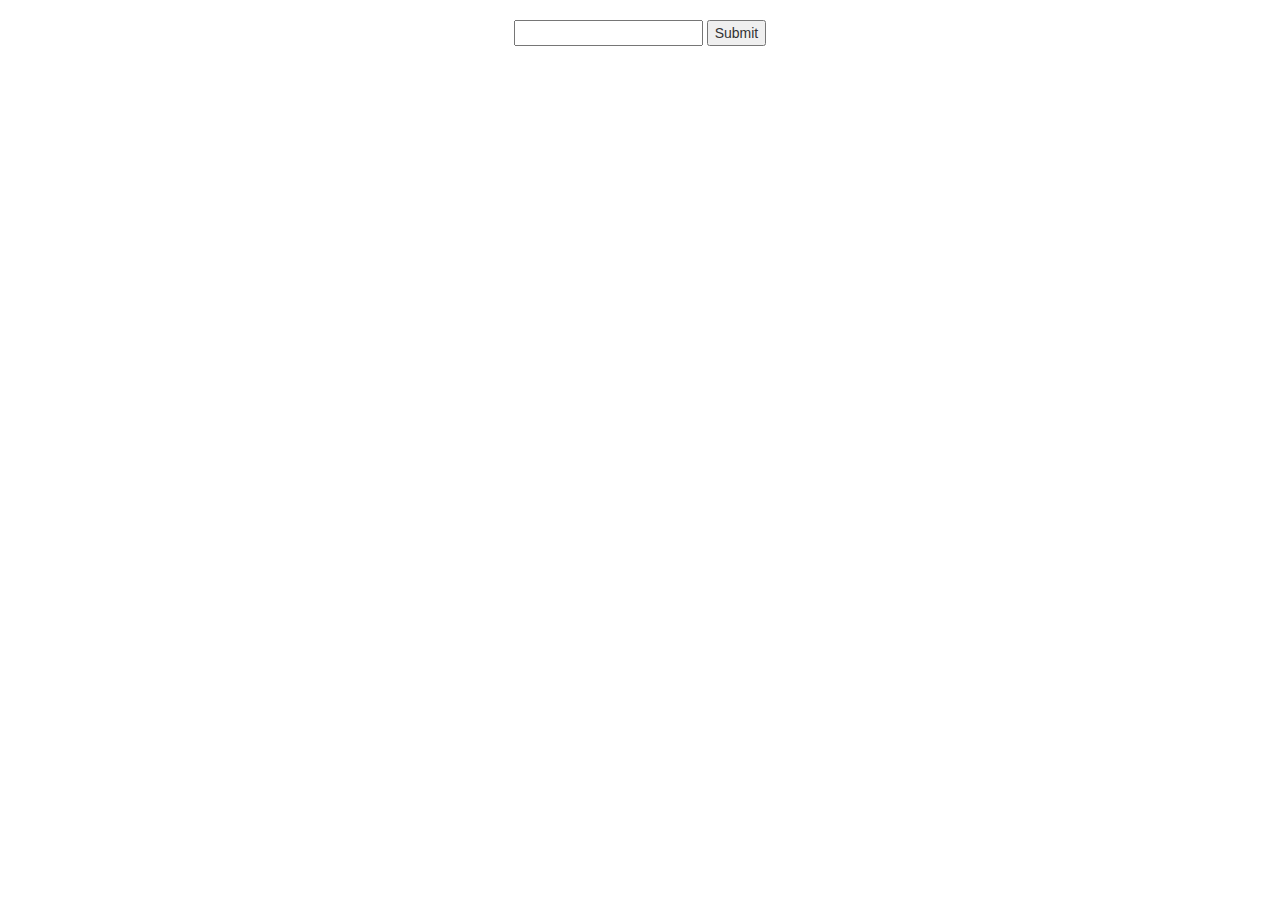
==== menu.html @ a8b4c2b5 "Add initial HTML files." ====
<!DOCTYPE html>
<html lang="en">
<head>
    <meta charset="UTF-8">
    <meta name="viewport" content="width=device-width, initial-scale=1.0">
    <title>Cardápio</title>
    <!--Bootstrap-->
    <link rel="stylesheet" href="https://maxcdn.bootstrapcdn.com/bootstrap/3.3.7/css/bootstrap.min.css" integrity="sha384-BVYiiSIFeK1dGmJRAkycuHAHRg32OmUcww7on3RYdg4Va+PmSTsz/K68vbdEjh4u" crossorigin="anonymous"/>
     <!--Personal CSS-->
    <link rel="stylesheet" href="style.css">
</head>
<body>
    <div class="container-fluid">
        <form action="response.html" method="get" >
            <input type="text" name="teste">
            <input type="submit">
        </form>
    </div>
</body>
</html>
---- style.css ----
body {
    padding-top: 20px;
}

form {
    text-align: center;
}
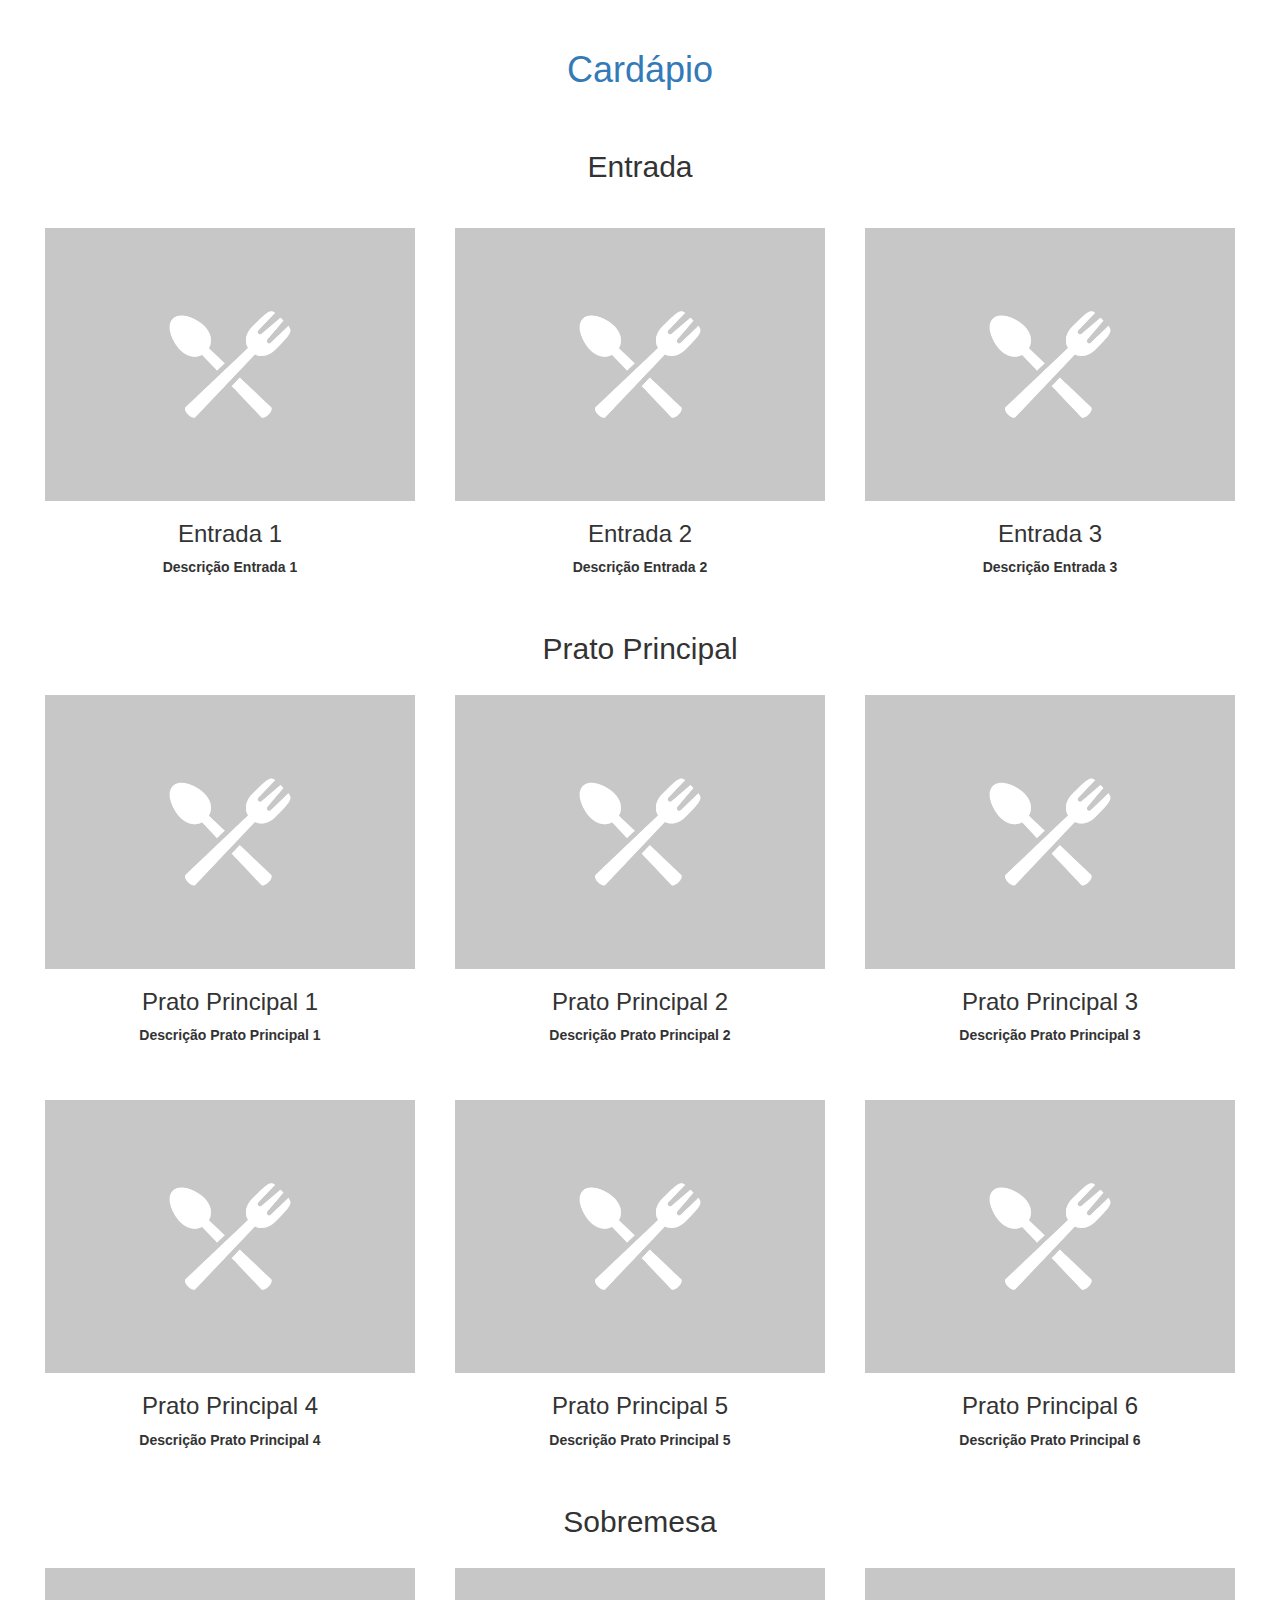
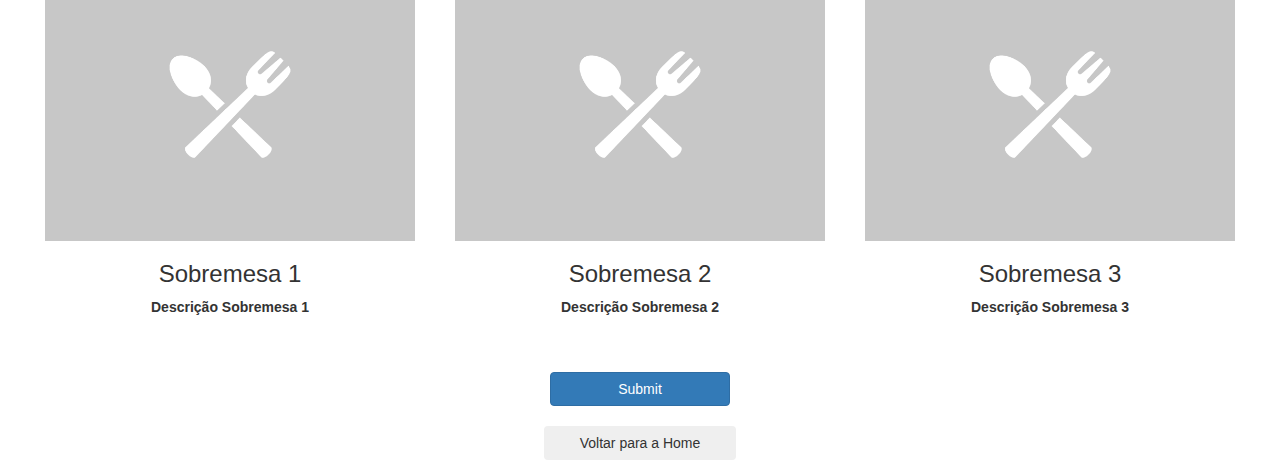
==== commit 966bc2f5: "Meals' display, selection, and retrieval flows + minor CSS and HTML adjustments + README improvement" ====
--- a/menu.html
+++ b/menu.html
@@ -10,11 +10,106 @@
     <link rel="stylesheet" href="style.css">
 </head>
 <body>
-    <div class="container-fluid">
-        <form action="response.html" method="get" >
-            <input type="text" name="teste">
-            <input type="submit">
+    <div class="container-fluid text-center">
+        <form action="response.html" method="get" id="escolha_menu">
+            <h1 class="text-primary titulo_cardapio">Cardápio</h1>
+            <div class="menu_type row" id="entrada"> 
+                <h2 class="titulo_tipo_refeicao">Entrada</h2>
+                    <div class="col-xs-4">
+                        <label><input type="radio" name="entrada" value="entrada1"> 
+                            <img src="assets/img/placeholder.png" alt="placeholder" class="img-responsive">
+                            <h3>Entrada 1</h3>
+                            <p>Descrição Entrada 1</p>
+                        </label>
+                    </div>
+                    <div class="col-xs-4">
+                        <label><input type="radio" name="entrada" value="entrada2"> 
+                            <img src="assets/img/placeholder.png" alt="placeholder" class="img-responsive">
+                            <h3>Entrada 2</h3>
+                            <p>Descrição Entrada 2</p>
+                        </label>
+                    </div>
+                    <div class="col-xs-4">
+                        <label><input type="radio" name="entrada" value="entrada3"> 
+                            <img src="assets/img/placeholder.png" alt="placeholder" class="img-responsive">
+                            <h3>Entrada 3</h3>
+                            <p>Descrição Entrada 3</p>
+                        </label>
+                    </div>
+            </div>
+            <div class="menu_type row" id="prato_principal">
+                <h2>Prato Principal</h2>
+                <div class="col-xs-4">
+                    <label><input type="radio" name="prato_principal" value="prato_principal1"> 
+                        <img src="assets/img/placeholder.png" alt="placeholder" class="img-responsive">
+                        <h3>Prato Principal 1</h3>
+                        <p>Descrição Prato Principal 1</p>
+                    </label>
+                </div>
+                <div class="col-xs-4">
+                    <label><input type="radio" name="prato_principal" value="prato_principal2"> 
+                        <img src="assets/img/placeholder.png" alt="placeholder" class="img-responsive">
+                        <h3>Prato Principal 2</h3>
+                        <p>Descrição Prato Principal 2</p>
+                    </label>
+                </div>
+                <div class="col-xs-4">
+                    <label><input type="radio" name="prato_principal" value="prato_principal3"> 
+                        <img src="assets/img/placeholder.png" alt="placeholder" class="img-responsive">
+                        <h3>Prato Principal 3</h3>
+                        <p>Descrição Prato Principal 3</p>
+                    </label>
+                </div>
+                <div class="col-xs-4">
+                    <label><input type="radio" name="prato_principal" value="prato_principal4"> 
+                        <img src="assets/img/placeholder.png" alt="placeholder" class="img-responsive">
+                        <h3>Prato Principal 4</h3>
+                        <p>Descrição Prato Principal 4</p>
+                    </label>
+                </div>
+                <div class="col-xs-4">
+                    <label><input type="radio" name="prato_principal" value="prato_principal5"> 
+                        <img src="assets/img/placeholder.png" alt="placeholder" class="img-responsive">
+                        <h3>Prato Principal 5</h3>
+                        <p>Descrição Prato Principal 5</p>
+                    </label>
+                </div>
+                <div class="col-xs-4">
+                    <label><input type="radio" name="prato_principal" value="prato_principal6"> 
+                        <img src="assets/img/placeholder.png" alt="placeholder" class="img-responsive">
+                        <h3>Prato Principal 6</h3>
+                        <p>Descrição Prato Principal 6</p>
+                    </label>
+                </div>
+            </div>
+            <div class="menu_type row" id="sobremesa">
+                <h2>Sobremesa</h2>
+                <div class="col-xs-4">
+                    <label><input type="radio" name="sobremesa" value="sobremesa1"> 
+                        <img src="assets/img/placeholder.png" alt="placeholder" class="img-responsive">
+                        <h3>Sobremesa 1</h3>
+                        <p>Descrição Sobremesa 1</p>
+                    </label>
+                </div>
+                <div class="col-xs-4">
+                    <label><input type="radio" name="sobremesa" value="sobremesa2"> 
+                        <img src="assets/img/placeholder.png" alt="placeholder" class="img-responsive">
+                        <h3>Sobremesa 2</h3>
+                        <p>Descrição Sobremesa 2</p>
+                    </label>
+                </div>
+                <div class="col-xs-4">
+                    <label><input type="radio" name="sobremesa" value="sobremesa3"> 
+                        <img src="assets/img/placeholder.png" alt="placeholder" class="img-responsive">
+                        <h3>Sobremesa 3</h3>
+                        <p>Descrição Sobremesa 3</p>
+                    </label>
+                </div>
+            </div>
+            <!--<input type="text" name="teste"> Sobremesa-->
+           <br><input class="btn btn-primary btn_style" type="submit" id="submit_button">
         </form>
+        <br><button class="btn btn-secondary btn_style" onclick="window.location.href='index.html'">Voltar para a Home</button>
     </div>
 </body>
 </html>--- a/style.css
+++ b/style.css
@@ -1,7 +1,66 @@
+/*index.html CSS*/
+
 body {
-    padding-top: 20px;
+    text-align: center;
 }
 
 form {
+    padding-right: 40px;
+    padding-left: 40px;
+}
+
+div.container-fluid {
+    padding: 0;
+}
+
+#cardapio_home {
+    margin-top: 50px;
+}
+
+/*menu.html CSS*/
+
+.titulo_cardapio, .titulo_tipo_refeicao {
+    margin-top: 50px;
+}
+
+.titulo_tipo_refeicao {
+    margin-bottom: 25px;
+}
+
+.menu {
+    margin-right: 50px;
+    margin-left: 50px;
+}
+
+.col-xs-4 {
+    padding: 20px;
+}
+
+.btn_style {
+    width: 15%;
     text-align: center;
-}+}
+
+/* Hide Radio */
+[type=radio] { 
+    position: absolute;
+    opacity: 0;
+    width: 0;
+    height: 0;
+  }
+  
+  /* Image Styles */
+  [type=radio] + img {
+    cursor: pointer;
+  }
+  
+  /* Checked Style */
+  [type=radio]:checked + img {
+    outline: 2px solid;
+  }
+
+  /*response.html CSS*/
+
+  .return_to_home {
+    margin-bottom: 40px;
+  }
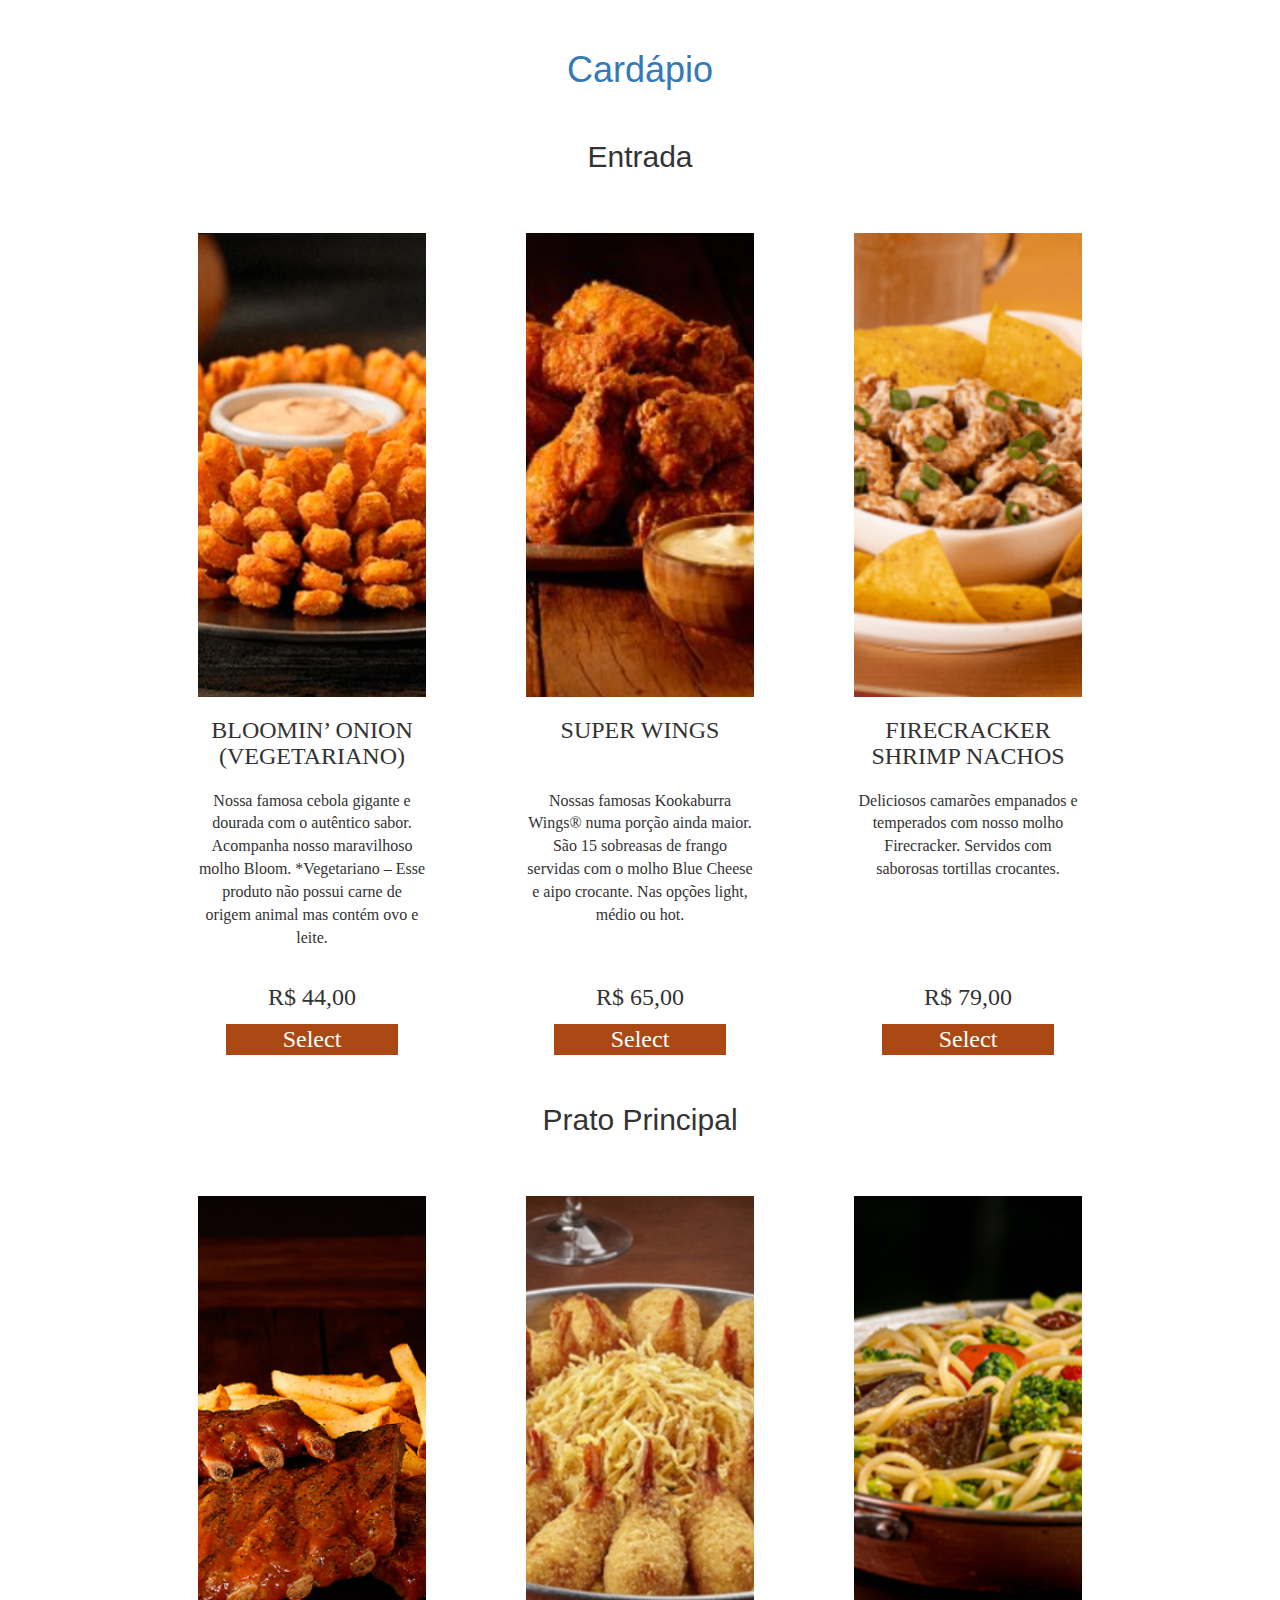
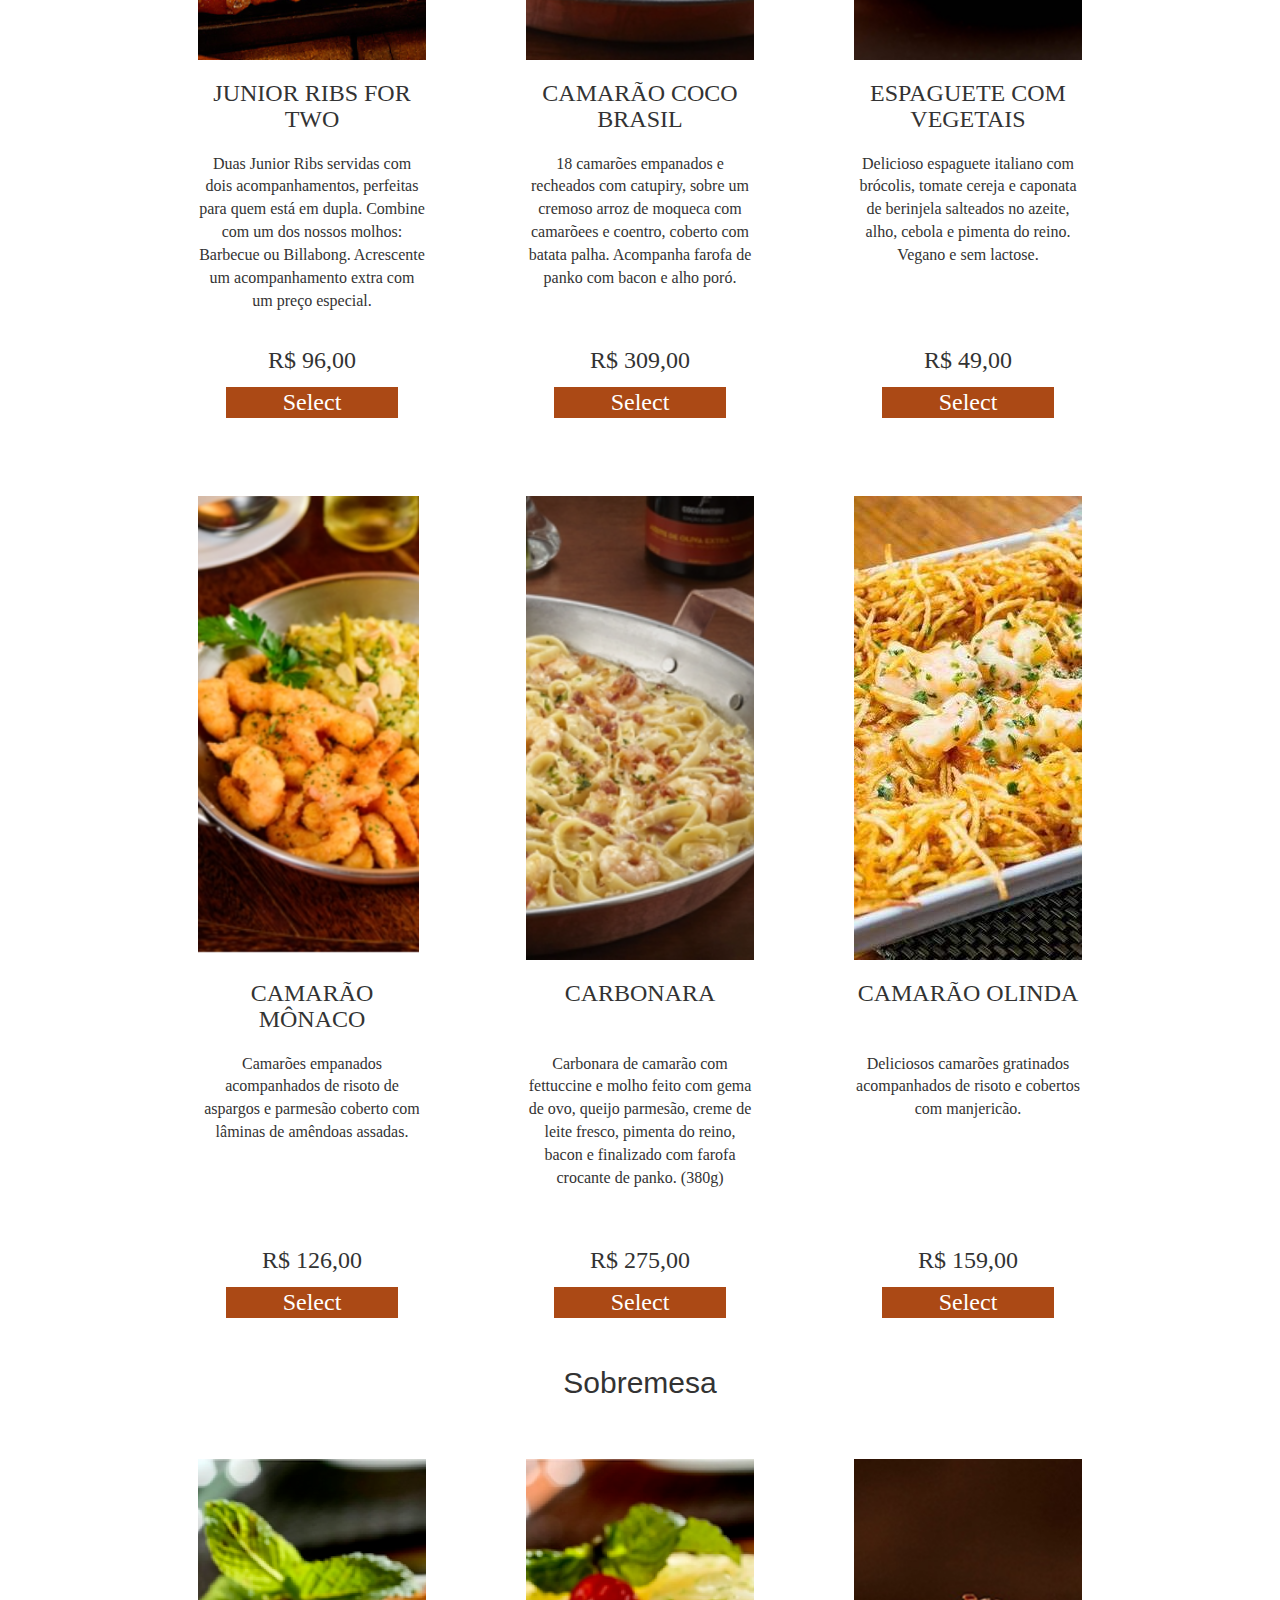
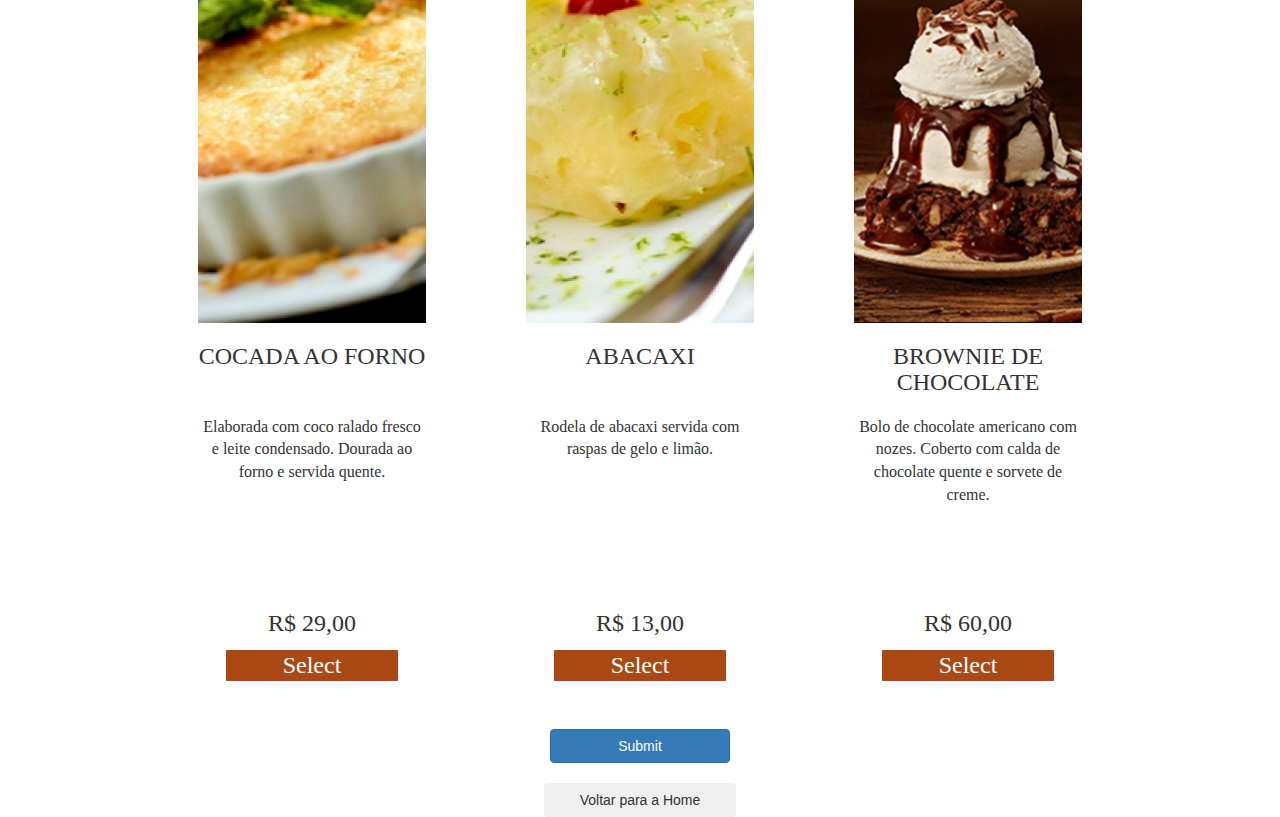
==== commit 87648af8: "Adds real image, title and description to menu." ====
--- a/menu.html
+++ b/menu.html
@@ -1,115 +1,319 @@
 <!DOCTYPE html>
 <html lang="en">
-<head>
-    <meta charset="UTF-8">
-    <meta name="viewport" content="width=device-width, initial-scale=1.0">
+  <head>
+    <meta charset="UTF-8" />
+    <meta name="viewport" content="width=device-width, initial-scale=1.0" />
     <title>Cardápio</title>
     <!--Bootstrap-->
-    <link rel="stylesheet" href="https://maxcdn.bootstrapcdn.com/bootstrap/3.3.7/css/bootstrap.min.css" integrity="sha384-BVYiiSIFeK1dGmJRAkycuHAHRg32OmUcww7on3RYdg4Va+PmSTsz/K68vbdEjh4u" crossorigin="anonymous"/>
-     <!--Personal CSS-->
-    <link rel="stylesheet" href="style.css">
-</head>
-<body>
+    <link
+      rel="stylesheet"
+      href="https://maxcdn.bootstrapcdn.com/bootstrap/3.3.7/css/bootstrap.min.css"
+      integrity="sha384-BVYiiSIFeK1dGmJRAkycuHAHRg32OmUcww7on3RYdg4Va+PmSTsz/K68vbdEjh4u"
+      crossorigin="anonymous"
+    />
+    <!--Personal CSS-->
+    <link rel="stylesheet" href="style.css" />
+  </head>
+  <body>
     <div class="container-fluid text-center">
-        <form action="response.html" method="get" id="escolha_menu">
-            <h1 class="text-primary titulo_cardapio">Cardápio</h1>
-            <div class="menu_type row" id="entrada"> 
-                <h2 class="titulo_tipo_refeicao">Entrada</h2>
-                    <div class="col-xs-4">
-                        <label><input type="radio" name="entrada" value="entrada1"> 
-                            <img src="assets/img/placeholder.png" alt="placeholder" class="img-responsive">
-                            <h3>Entrada 1</h3>
-                            <p>Descrição Entrada 1</p>
-                        </label>
+      <form action="response.html" method="get" id="escolha_menu">
+        <h1 class="text-primary titulo_cardapio">Cardápio</h1>
+        <h2 class="titulo_tipo_refeicao">Entrada</h2>
+        <div class="menu_type row" id="entrada">
+          <div class="col-xs-4">
+            <div class="container-info-menu">
+              <img
+                src="assets/img/appetizers/onion.png"
+                alt="onion"
+                class="img-responsive menu_item"
+              />
+              <h3 class="title_meal">BLOOMIN’ ONION (VEGETARIANO)</h3>
+              <p class="description_meal">
+                Nossa famosa cebola gigante e dourada com o autêntico sabor.
+                Acompanha nosso maravilhoso molho Bloom. *Vegetariano – Esse
+                produto não possui carne de origem animal mas contém ovo e
+                leite.
+              </p>
+              <p class="price_meal">R$ 44,00</p>
+              <div class="choice">
+                <label
+                  ><input type="radio" name="entrada" value="onion" />
+                  <div class="button_select">
+                    <span class="text_select">Select</span>
+                  </div>
+                </label>
+              </div>
+            </div>
+          </div>
+          <div class="col-xs-4">
+            <div class="container-info-menu">
+              <img
+                src="assets/img/appetizers/wings.png"
+                alt="wings"
+                class="img-responsive menu_item"
+              />
+              <h3 class="title_meal">SUPER WINGS</h3>
+              <p class="description_meal">
+                Nossas famosas Kookaburra Wings® numa porção ainda maior. São 15
+                sobreasas de frango servidas com o molho Blue Cheese e aipo
+                crocante. Nas opções light, médio ou hot.
+              </p>
+              <p class="price_meal">R$ 65,00</p>
+              <div class="choice">
+                <label
+                  ><input type="radio" name="entrada" value="wings" />
+                  <div class="button_select">
+                    <span class="text_select">Select</span>
+                  </div>
+                </label>
+              </div>
+            </div>
+          </div>
+          <div class="col-xs-4">
+            <div class="container-info-menu">
+              <img
+                src="assets/img/appetizers/nachos.png"
+                alt="nachos"
+                class="img-responsive menu_item"
+              />
+              <h3 class="title_meal">FIRECRACKER SHRIMP NACHOS</h3>
+              <p class="description_meal">
+                Deliciosos camarões empanados e temperados com nosso molho
+                Firecracker. Servidos com saborosas tortillas crocantes.
+              </p>
+              <p class="price_meal">R$ 79,00</p>
+              <div class="choice">
+                <label
+                  ><input type="radio" name="entrada" value="firecracker" />
+                  <div class="button_select">
+                    <span class="text_select">Select</span>
+                  </div>
+                </label>
+              </div>
+            </div>
+          </div>
+        </div>
+        <h2>Prato Principal</h2>
+        <div class="menu_type row" id="prato_principal_first_line">
+          <div class="col-xs-4">
+            <div class="container-info-menu">
+              <img
+                src="assets/img/main_courses/ribs.png"
+                alt="ribs"
+                class="img-responsive menu_item"
+              />
+              <h3 class="title_meal">JUNIOR RIBS FOR TWO</h3>
+              <p class="description_meal">
+                Duas Junior Ribs servidas com dois acompanhamentos, perfeitas para quem está em dupla. Combine com um dos nossos molhos: Barbecue ou Billabong. Acrescente um acompanhamento extra com um preço especial.
+              </p>
+              <p class="price_meal">R$ 96,00</p>
+              <div class="choice">
+                <label
+                  ><input type="radio" name="prato_principal" value="ribs" />
+                  <div class="button_select">
+                    <span class="text_select">Select</span>
+                  </div>
+                </label>
+              </div>
+            </div>
+          </div>
+          <div class="col-xs-4">
+            <div class="container-info-menu">
+              <img
+                src="assets/img/main_courses/shrimp_brasil.png"
+                alt="shrimp_brasil"
+                class="img-responsive menu_item"
+              />
+              <h3 class="title_meal">CAMARÃO COCO BRASIL</h3>
+              <p class="description_meal">
+                18 camarões empanados e recheados com catupiry, sobre um cremoso arroz de moqueca com camarõees e coentro, coberto com batata palha. Acompanha farofa de panko com bacon e alho poró.
+              </p>
+              <p class="price_meal">R$ 309,00</p>
+              <div class="choice">
+                <label
+                  ><input type="radio" name="prato_principal" value="shrimp_brasil" />
+                  <div class="button_select">
+                    <span class="text_select">Select</span>
+                  </div>
+                </label>
+              </div>
+            </div>
+          </div>
+          <div class="col-xs-4">
+            <div class="container-info-menu">
+              <img
+                src="assets/img/main_courses/spaghetti.png"
+                alt="spaghetti"
+                class="img-responsive menu_item"
+              />
+              <h3 class="title_meal">ESPAGUETE COM VEGETAIS</h3>
+              <p class="description_meal">
+                Delicioso espaguete italiano com brócolis, tomate cereja e caponata de berinjela salteados no azeite, alho, cebola e pimenta do reino. Vegano e sem lactose.
+              </p>
+              <p class="price_meal">R$ 49,00</p>
+              <div class="choice">
+                <label
+                  ><input type="radio" name="prato_principal" value="spaghetti" />
+                  <div class="button_select">
+                    <span class="text_select">Select</span>
+                  </div>
+                </label>
+              </div>
+            </div>
+          </div>
+        </div>
+        <div class="menu_type row" id="prato_principal_second_line">
+            <div class="col-xs-4">
+              <div class="container-info-menu">
+                <img
+                  src="assets/img/main_courses/shrimp_monaco.png"
+                  alt="shrimp_monaco"
+                  class="img-responsive menu_item"
+                />
+                <h3 class="title_meal">CAMARÃO MÔNACO</h3>
+                <p class="description_meal">
+                    Camarões empanados acompanhados de risoto de aspargos e parmesão coberto com lâminas de amêndoas assadas.
+                </p>
+                <p class="price_meal">R$ 126,00</p>
+                <div class="choice">
+                  <label
+                    ><input type="radio" name="prato_principal" value="shrimp_monaco" />
+                    <div class="button_select">
+                      <span class="text_select">Select</span>
                     </div>
-                    <div class="col-xs-4">
-                        <label><input type="radio" name="entrada" value="entrada2"> 
-                            <img src="assets/img/placeholder.png" alt="placeholder" class="img-responsive">
-                            <h3>Entrada 2</h3>
-                            <p>Descrição Entrada 2</p>
-                        </label>
+                  </label>
+                </div>
+              </div>
+            </div>
+            <div class="col-xs-4">
+              <div class="container-info-menu">
+                <img
+                  src="assets/img/main_courses/carbonara.png"
+                  alt="carbonara"
+                  class="img-responsive menu_item"
+                />
+                <h3 class="title_meal">CARBONARA</h3>
+                <p class="description_meal">
+                    Carbonara de camarão com fettuccine e molho feito com gema de ovo, queijo parmesão, creme de leite fresco, pimenta do reino, bacon e finalizado com farofa crocante de panko. (380g)
+                </p>
+                <p class="price_meal">R$ 275,00</p>
+                <div class="choice">
+                  <label
+                    ><input type="radio" name="prato_principal" value="carbonara" />
+                    <div class="button_select">
+                      <span class="text_select">Select</span>
                     </div>
-                    <div class="col-xs-4">
-                        <label><input type="radio" name="entrada" value="entrada3"> 
-                            <img src="assets/img/placeholder.png" alt="placeholder" class="img-responsive">
-                            <h3>Entrada 3</h3>
-                            <p>Descrição Entrada 3</p>
-                        </label>
+                  </label>
+                </div>
+              </div>
+            </div>
+            <div class="col-xs-4">
+              <div class="container-info-menu">
+                <img
+                  src="assets/img/main_courses/shrimp_olinda.png"
+                  alt="shrimp_olinda"
+                  class="img-responsive menu_item"
+                />
+                <h3 class="title_meal">CAMARÃO OLINDA</h3>
+                <p class="description_meal">
+                  Deliciosos camarões gratinados acompanhados de risoto e cobertos com manjericão.
+                </p>
+                <p class="price_meal">R$ 159,00</p>
+                <div class="choice">
+                  <label
+                    ><input type="radio" name="prato_principal" value="shrimp_olinda" />
+                    <div class="button_select">
+                      <span class="text_select">Select</span>
                     </div>
-            </div>
-            <div class="menu_type row" id="prato_principal">
-                <h2>Prato Principal</h2>
-                <div class="col-xs-4">
-                    <label><input type="radio" name="prato_principal" value="prato_principal1"> 
-                        <img src="assets/img/placeholder.png" alt="placeholder" class="img-responsive">
-                        <h3>Prato Principal 1</h3>
-                        <p>Descrição Prato Principal 1</p>
-                    </label>
+                  </label>
                 </div>
-                <div class="col-xs-4">
-                    <label><input type="radio" name="prato_principal" value="prato_principal2"> 
-                        <img src="assets/img/placeholder.png" alt="placeholder" class="img-responsive">
-                        <h3>Prato Principal 2</h3>
-                        <p>Descrição Prato Principal 2</p>
-                    </label>
-                </div>
-                <div class="col-xs-4">
-                    <label><input type="radio" name="prato_principal" value="prato_principal3"> 
-                        <img src="assets/img/placeholder.png" alt="placeholder" class="img-responsive">
-                        <h3>Prato Principal 3</h3>
-                        <p>Descrição Prato Principal 3</p>
-                    </label>
-                </div>
-                <div class="col-xs-4">
-                    <label><input type="radio" name="prato_principal" value="prato_principal4"> 
-                        <img src="assets/img/placeholder.png" alt="placeholder" class="img-responsive">
-                        <h3>Prato Principal 4</h3>
-                        <p>Descrição Prato Principal 4</p>
-                    </label>
-                </div>
-                <div class="col-xs-4">
-                    <label><input type="radio" name="prato_principal" value="prato_principal5"> 
-                        <img src="assets/img/placeholder.png" alt="placeholder" class="img-responsive">
-                        <h3>Prato Principal 5</h3>
-                        <p>Descrição Prato Principal 5</p>
-                    </label>
-                </div>
-                <div class="col-xs-4">
-                    <label><input type="radio" name="prato_principal" value="prato_principal6"> 
-                        <img src="assets/img/placeholder.png" alt="placeholder" class="img-responsive">
-                        <h3>Prato Principal 6</h3>
-                        <p>Descrição Prato Principal 6</p>
-                    </label>
-                </div>
-            </div>
-            <div class="menu_type row" id="sobremesa">
-                <h2>Sobremesa</h2>
-                <div class="col-xs-4">
-                    <label><input type="radio" name="sobremesa" value="sobremesa1"> 
-                        <img src="assets/img/placeholder.png" alt="placeholder" class="img-responsive">
-                        <h3>Sobremesa 1</h3>
-                        <p>Descrição Sobremesa 1</p>
-                    </label>
-                </div>
-                <div class="col-xs-4">
-                    <label><input type="radio" name="sobremesa" value="sobremesa2"> 
-                        <img src="assets/img/placeholder.png" alt="placeholder" class="img-responsive">
-                        <h3>Sobremesa 2</h3>
-                        <p>Descrição Sobremesa 2</p>
-                    </label>
-                </div>
-                <div class="col-xs-4">
-                    <label><input type="radio" name="sobremesa" value="sobremesa3"> 
-                        <img src="assets/img/placeholder.png" alt="placeholder" class="img-responsive">
-                        <h3>Sobremesa 3</h3>
-                        <p>Descrição Sobremesa 3</p>
-                    </label>
-                </div>
-            </div>
-            <!--<input type="text" name="teste"> Sobremesa-->
-           <br><input class="btn btn-primary btn_style" type="submit" id="submit_button">
-        </form>
-        <br><button class="btn btn-secondary btn_style" onclick="window.location.href='index.html'">Voltar para a Home</button>
+              </div>
+            </div>
+          </div>
+        <h2>Sobremesa</h2>
+        <div class="menu_type row" id="sobremesa">
+          <div class="col-xs-4">
+            <div class="container-info-menu">
+              <img
+                src="assets/img/desserts/cocada.png"
+                alt="cocada"
+                class="img-responsive menu_item"
+              />
+              <h3 class="title_meal">COCADA AO FORNO</h3>
+              <p class="description_meal">
+                Elaborada com coco ralado fresco e leite condensado. Dourada ao
+                forno e servida quente.
+              </p>
+              <p class="price_meal">R$ 29,00</p>
+              <div class="choice">
+                <label
+                  ><input type="radio" name="sobremesa" value="cocada" />
+                  <div class="button_select">
+                    <span class="text_select">Select</span>
+                  </div>
+                </label>
+              </div>
+            </div>
+          </div>
+          <div class="col-xs-4">
+            <div class="container-info-menu">
+              <img
+                src="assets/img/desserts/abacaxi.png"
+                alt="wings"
+                class="img-responsive menu_item"
+              />
+              <h3 class="title_meal">ABACAXI</h3>
+              <p class="description_meal">
+                Rodela de abacaxi servida com raspas de gelo e limão.
+              </p>
+              <p class="price_meal">R$ 13,00</p>
+              <div class="choice">
+                <label
+                  ><input type="radio" name="sobremesa" value="abacaxi" />
+                  <div class="button_select">
+                    <span class="text_select">Select</span>
+                  </div>
+                </label>
+              </div>
+            </div>
+          </div>
+          <div class="col-xs-4">
+            <div class="container-info-menu">
+              <img
+                src="assets/img/desserts/brownie.png"
+                alt="brownie"
+                class="img-responsive menu_item"
+              />
+              <h3 class="title_meal">BROWNIE DE CHOCOLATE</h3>
+              <p class="description_meal">
+                Bolo de chocolate americano com nozes. Coberto com calda de
+                chocolate quente e sorvete de creme.
+              </p>
+              <p class="price_meal">R$ 60,00</p>
+              <div class="choice">
+                <label
+                  ><input type="radio" name="sobremesa" value="brownie" />
+                  <div class="button_select">
+                    <span class="text_select">Select</span>
+                  </div>
+                </label>
+              </div>
+            </div>
+          </div>
+        </div>
+        <!--<input type="text" name="teste"> Sobremesa-->
+        <br /><input
+          class="btn btn-primary btn_style"
+          type="submit"
+          id="submit_button"
+        />
+      </form>
+      <br /><button
+        class="btn btn-secondary btn_style"
+        onclick="window.location.href='index.html'"
+      >
+        Voltar para a Home
+      </button>
     </div>
-</body>
-</html>+  </body>
+</html>
--- a/style.css
+++ b/style.css
@@ -23,17 +23,66 @@
     margin-top: 50px;
 }
 
-.titulo_tipo_refeicao {
-    margin-bottom: 25px;
-}
-
-.menu {
-    margin-right: 50px;
-    margin-left: 50px;
+.row {
+    justify-content: center;
 }
 
 .col-xs-4 {
-    padding: 20px;
+    padding: 50px;
+}
+
+.menu_type {
+    width: max-content;
+    height: 900px;
+    margin: auto;
+}
+
+.menu_item {
+    height: 464px;
+    object-fit: cover;
+  }
+
+.container-info-menu {
+    width: 228px;
+    height: 356px;
+}
+
+.description_meal {
+    height: 180px;
+    font-family: Bodoni Moda;
+    font-size: 16px;
+    font-weight: 400;
+}
+
+.title_meal {
+    height: 53px;
+    margin-bottom: 20px;
+    font-family: Brittanic Bold;
+    font-weight: 400;
+}
+
+.price_meal {
+    font-size: 24px;
+    font-family: Bodoni Moda;
+
+}
+
+.button_select {
+    color: white;
+    background-color: #ab4915;
+    height: 31px;
+    width: 172px;
+    text-align: center;
+    display: flex;
+}
+
+.text_select {
+    margin: auto;
+    font-family: Britannic Bold;
+    font-size: 24px;
+    font-style: normal;
+    font-weight: 400;
+    line-height: normal;
 }
 
 .btn_style {
@@ -50,13 +99,13 @@
   }
   
   /* Image Styles */
-  [type=radio] + img {
+  [type=radio] + div {
     cursor: pointer;
   }
   
-  /* Checked Style */
-  [type=radio]:checked + img {
-    outline: 2px solid;
+  /* Hover and Checked Style */
+  [type=radio]:hover + div, [type=radio]:checked + div {
+    outline: 3px solid black;
   }
 
   /*response.html CSS*/
@@ -64,3 +113,4 @@
   .return_to_home {
     margin-bottom: 40px;
   }
+
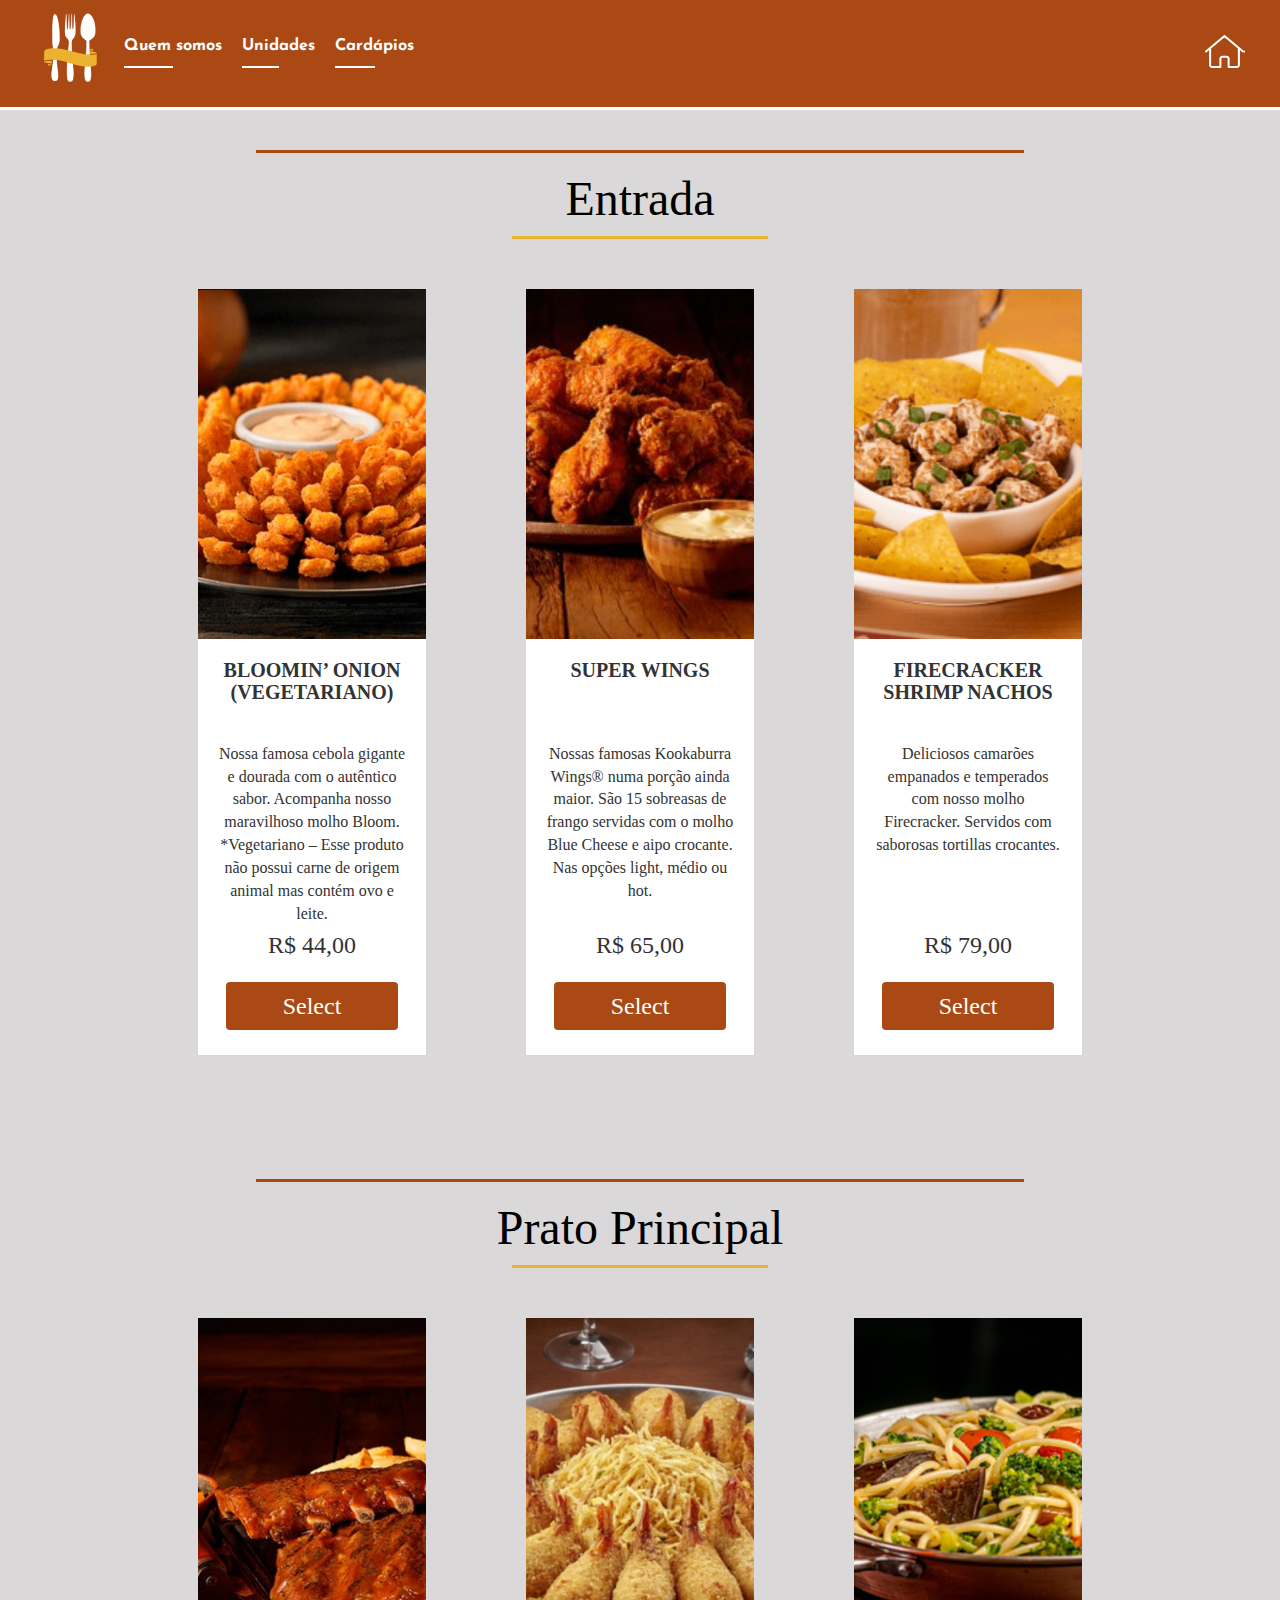
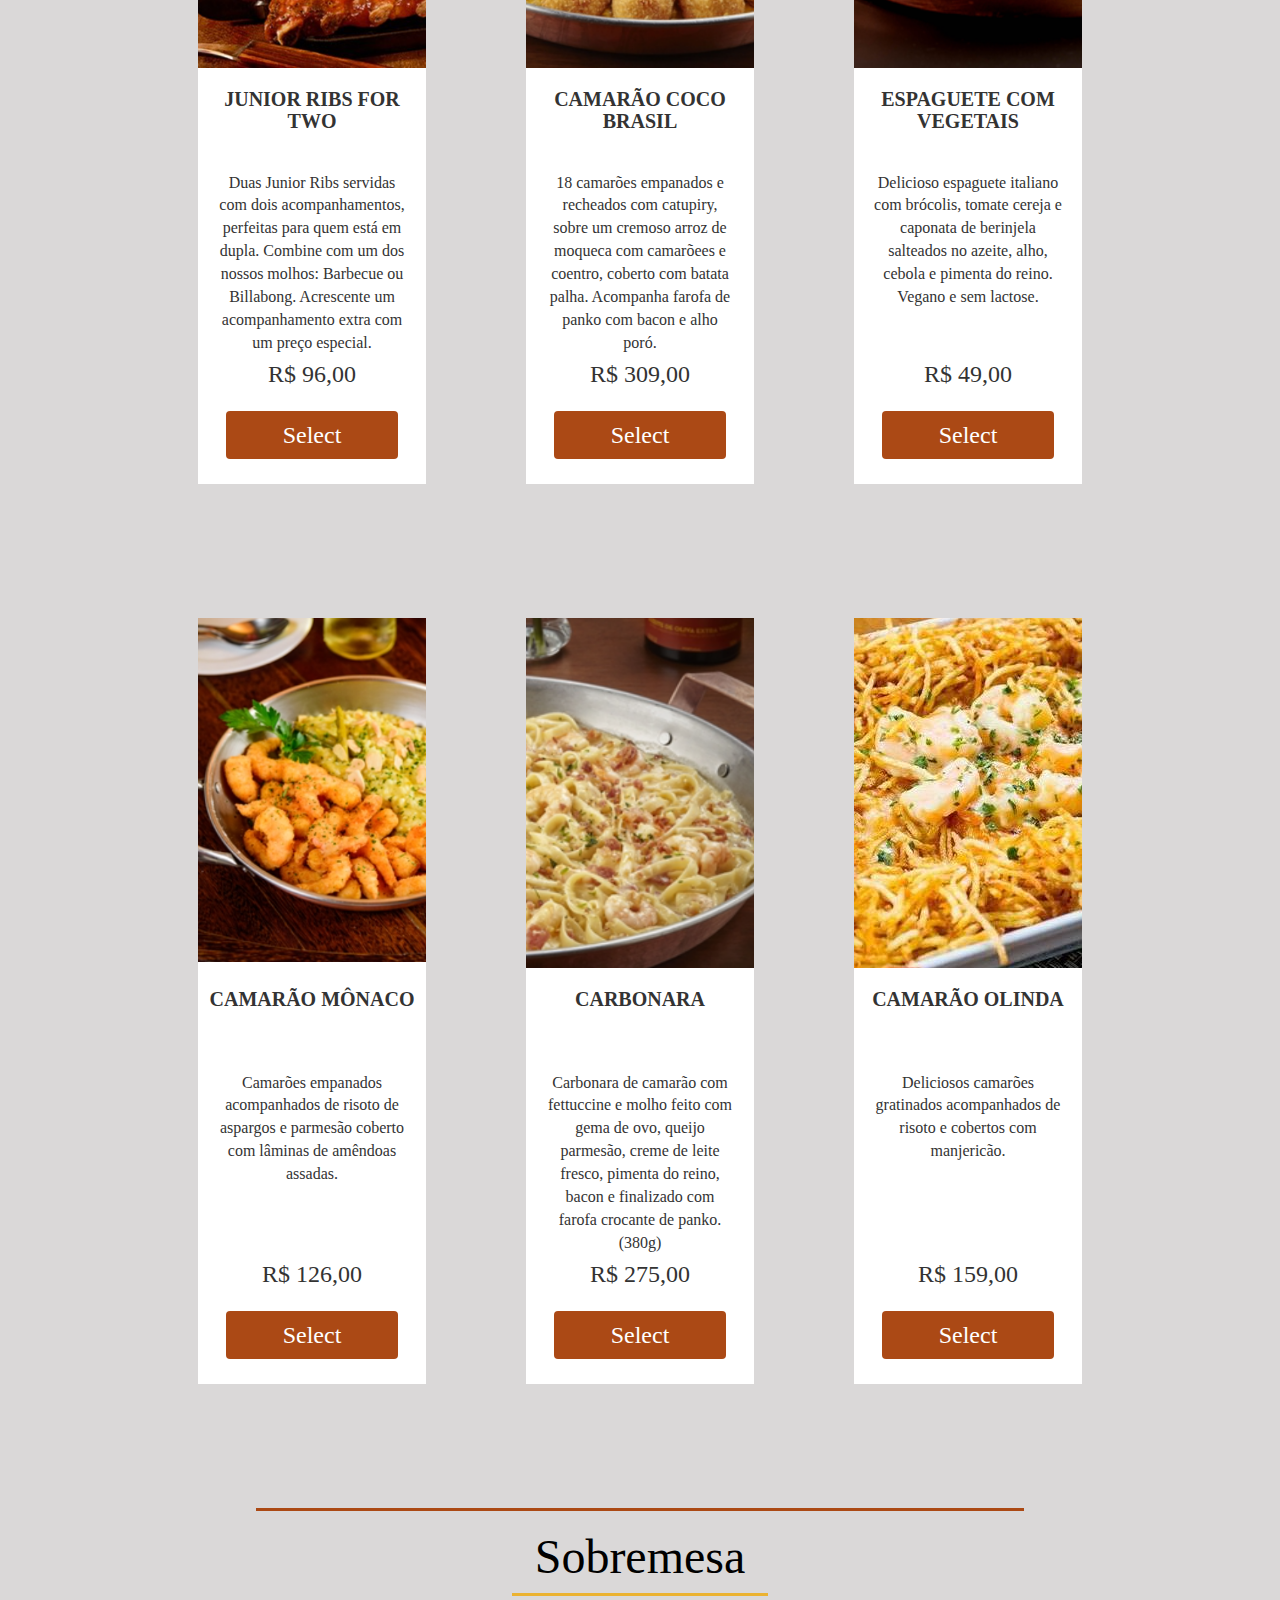
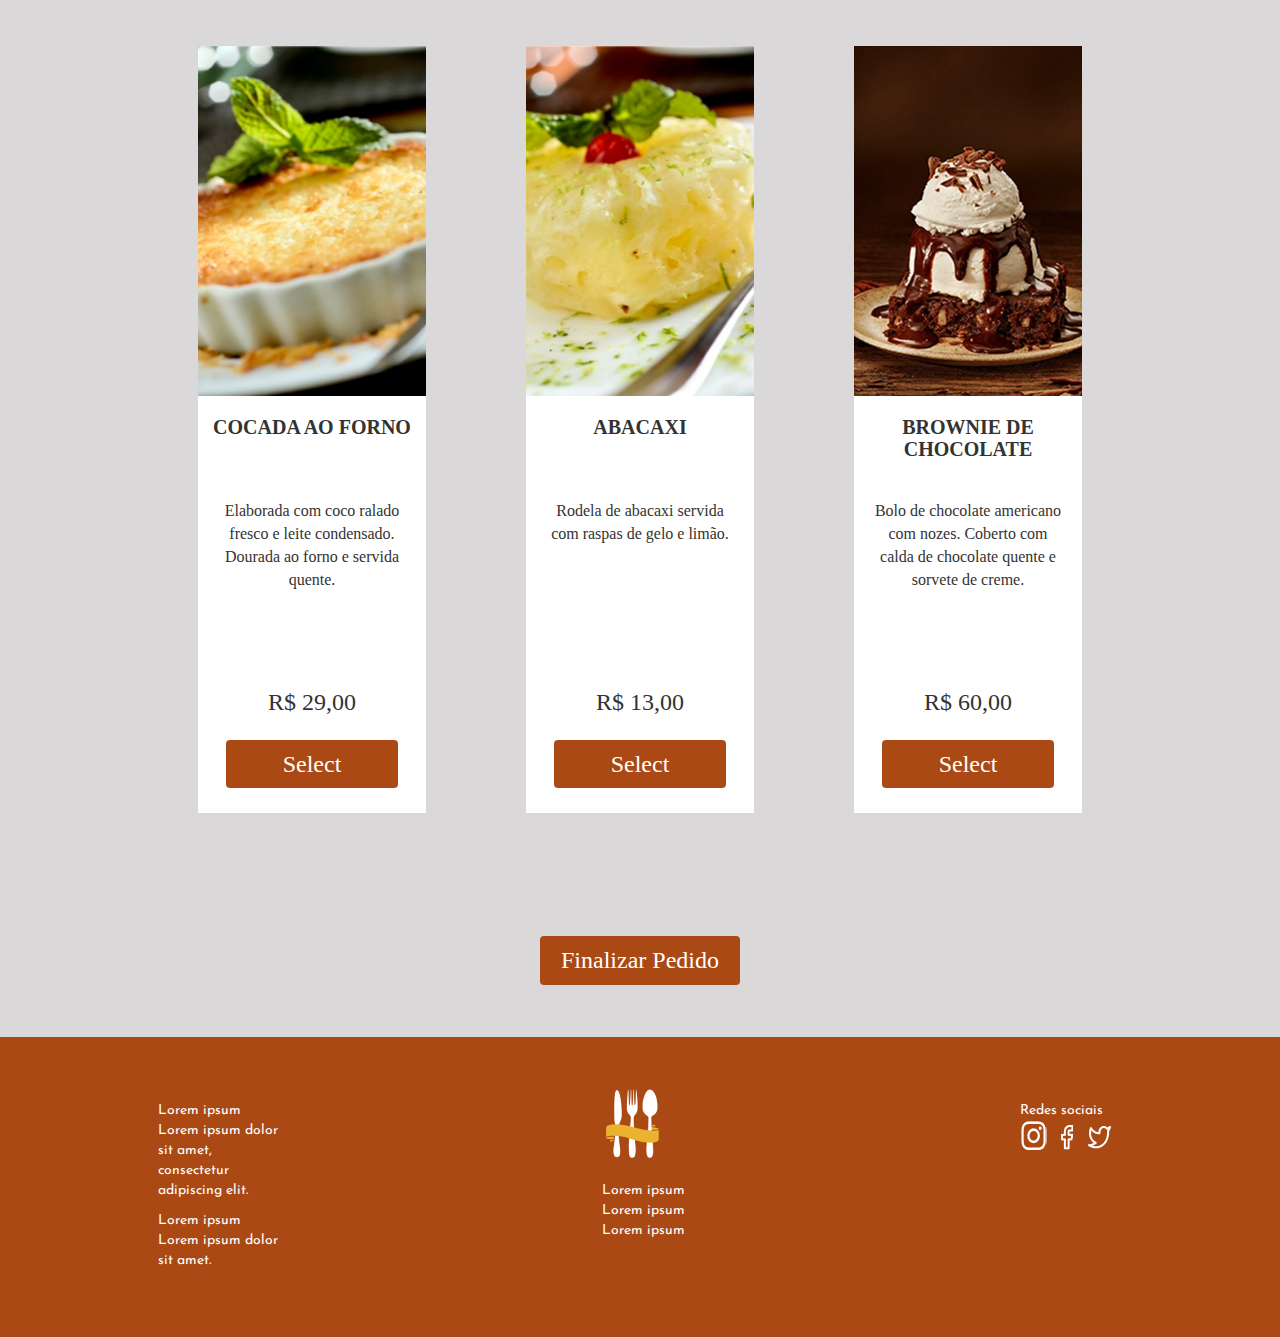
==== commit e2e2f4b0: "Adjustments all around the website to better suit figma design." ====
--- a/menu.html
+++ b/menu.html
@@ -13,12 +13,28 @@
     />
     <!--Personal CSS-->
     <link rel="stylesheet" href="style.css" />
+     <!--Google & Online Web Fonts-->
+     <link rel="preconnect" href="https://fonts.googleapis.com">
+     <link rel="preconnect" href="https://fonts.gstatic.com" crossorigin>
+     <link href="https://fonts.googleapis.com/css2?family=Croissant+One&family=Josefin+Sans&display=swap" rel="stylesheet"></head>
+     <link href="https://db.onlinewebfonts.com/c/8be4a2f403c2dc27187d892cca388e24?family=Britannic+Bold" rel="stylesheet"> 
   </head>
   <body>
+    <header id="container-menu">
+      <ul>
+          <li><a href="" class="logo"></a></li>
+          <li class="header-menu"><a href="">Quem somos</a><div class="border-left"></div></li>
+          <li class="header-menu"><a href="">Unidades</a><div class="border-left"></div></li>
+          <li class="header-menu"><a href="menu.html">Cardápios</a><div class="border-left"></div></li>
+          <a href="index.html" class="header-home"></a>
+      </ul>
+  </header>
+  <main id="main_menu">
     <div class="container-fluid text-center">
       <form action="response.html" method="get" id="escolha_menu">
-        <h1 class="text-primary titulo_cardapio">Cardápio</h1>
+        <div class="border-menu-top"></div>
         <h2 class="titulo_tipo_refeicao">Entrada</h2>
+        <div class="border-menu"></div>
         <div class="menu_type row" id="entrada">
           <div class="col-xs-4">
             <div class="container-info-menu">
@@ -38,8 +54,8 @@
               <div class="choice">
                 <label
                   ><input type="radio" name="entrada" value="onion" />
-                  <div class="button_select">
-                    <span class="text_select">Select</span>
+                  <div class="btn button_select">
+                    Select
                   </div>
                 </label>
               </div>
@@ -62,8 +78,8 @@
               <div class="choice">
                 <label
                   ><input type="radio" name="entrada" value="wings" />
-                  <div class="button_select">
-                    <span class="text_select">Select</span>
+                  <div class="btn button_select">
+                    Select
                   </div>
                 </label>
               </div>
@@ -85,15 +101,17 @@
               <div class="choice">
                 <label
                   ><input type="radio" name="entrada" value="firecracker" />
-                  <div class="button_select">
-                    <span class="text_select">Select</span>
+                  <div class="btn button_select">
+                    Select
                   </div>
                 </label>
               </div>
             </div>
           </div>
         </div>
-        <h2>Prato Principal</h2>
+        <div class="border-menu-top"></div>
+        <h2 class="titulo_tipo_refeicao">Prato Principal</h2>
+        <div class="border-menu"></div>
         <div class="menu_type row" id="prato_principal_first_line">
           <div class="col-xs-4">
             <div class="container-info-menu">
@@ -110,8 +128,8 @@
               <div class="choice">
                 <label
                   ><input type="radio" name="prato_principal" value="ribs" />
-                  <div class="button_select">
-                    <span class="text_select">Select</span>
+                  <div class="btn button_select">
+                    Select
                   </div>
                 </label>
               </div>
@@ -132,8 +150,8 @@
               <div class="choice">
                 <label
                   ><input type="radio" name="prato_principal" value="shrimp_brasil" />
-                  <div class="button_select">
-                    <span class="text_select">Select</span>
+                  <div class="btn button_select">
+                    Select
                   </div>
                 </label>
               </div>
@@ -154,8 +172,8 @@
               <div class="choice">
                 <label
                   ><input type="radio" name="prato_principal" value="spaghetti" />
-                  <div class="button_select">
-                    <span class="text_select">Select</span>
+                  <div class="btn button_select">
+                    Select
                   </div>
                 </label>
               </div>
@@ -178,8 +196,8 @@
                 <div class="choice">
                   <label
                     ><input type="radio" name="prato_principal" value="shrimp_monaco" />
-                    <div class="button_select">
-                      <span class="text_select">Select</span>
+                    <div class="btn button_select">
+                      Select
                     </div>
                   </label>
                 </div>
@@ -200,8 +218,8 @@
                 <div class="choice">
                   <label
                     ><input type="radio" name="prato_principal" value="carbonara" />
-                    <div class="button_select">
-                      <span class="text_select">Select</span>
+                    <div class="btn button_select">
+                      Select
                     </div>
                   </label>
                 </div>
@@ -222,15 +240,17 @@
                 <div class="choice">
                   <label
                     ><input type="radio" name="prato_principal" value="shrimp_olinda" />
-                    <div class="button_select">
-                      <span class="text_select">Select</span>
+                    <div class="btn button_select">
+                      Select
                     </div>
                   </label>
                 </div>
               </div>
             </div>
           </div>
-        <h2>Sobremesa</h2>
+          <div class="border-menu-top"></div>
+        <h2 class="titulo_tipo_refeicao">Sobremesa</h2>
+        <div class="border-menu"></div>
         <div class="menu_type row" id="sobremesa">
           <div class="col-xs-4">
             <div class="container-info-menu">
@@ -248,8 +268,8 @@
               <div class="choice">
                 <label
                   ><input type="radio" name="sobremesa" value="cocada" />
-                  <div class="button_select">
-                    <span class="text_select">Select</span>
+                  <div class="btn button_select">
+                    Select
                   </div>
                 </label>
               </div>
@@ -270,8 +290,8 @@
               <div class="choice">
                 <label
                   ><input type="radio" name="sobremesa" value="abacaxi" />
-                  <div class="button_select">
-                    <span class="text_select">Select</span>
+                  <div class="btn button_select">
+                    Select
                   </div>
                 </label>
               </div>
@@ -293,8 +313,8 @@
               <div class="choice">
                 <label
                   ><input type="radio" name="sobremesa" value="brownie" />
-                  <div class="button_select">
-                    <span class="text_select">Select</span>
+                  <div class="btn button_select">
+                    Select
                   </div>
                 </label>
               </div>
@@ -303,17 +323,41 @@
         </div>
         <!--<input type="text" name="teste"> Sobremesa-->
         <br /><input
-          class="btn btn-primary btn_style"
+          class="btn button_select"
+          id="submit"
           type="submit"
+          value="Finalizar Pedido"
           id="submit_button"
         />
       </form>
-      <br /><button
-        class="btn btn-secondary btn_style"
-        onclick="window.location.href='index.html'"
-      >
-        Voltar para a Home
-      </button>
+      <br/>
+    </main>
+    <footer id="container-information-footer">
+      <div id="footer-info">
+          <p>
+              Lorem ipsum<br>
+              Lorem ipsum dolor sit amet, consectetur adipiscing elit.
+          </p>
+          <p>
+              Lorem ipsum<br>
+              Lorem ipsum dolor sit amet.
+          </p>
+      </div>
+      <div id="villa-logo">
+          <a href="" class="logo"></a>
+          Lorem ipsum<br>
+          Lorem ipsum<br>
+          Lorem ipsum
+      </div>
+      <div id="footer-links">
+          Redes sociais
+          <ul class="social-media-list">
+              <li class="social-media-item"><a href="menu.html" class="footer-link-insta"></a></li>
+              <li class="social-media-item"><a href="menu.html" class="footer-link-face"></a></li>
+              <li class="social-media-item"> <a href="menu.html" class="footer-link-tt"></a></li>
+          </ul>
+      </div>
+  </footer>
     </div>
   </body>
 </html>
--- a/style.css
+++ b/style.css
@@ -2,11 +2,7 @@
 
 body {
     text-align: center;
-}
-
-form {
-    padding-right: 40px;
-    padding-left: 40px;
+    font-family: 'Josefin Sans', sans-serif;
 }
 
 div.container-fluid {
@@ -17,10 +13,241 @@
     margin-top: 50px;
 }
 
+/*header-index*/
+
+header {
+    position: fixed;
+    width: 100%;
+    z-index: 1;
+}
+
+#container-menu,header ul{
+    background-color: #AB4914;
+    height:110px;
+    border-bottom: 3px solid white;
+    font-size: 16.258px;
+}
+
+header li{
+    list-style-type: none;
+    float: left;
+    padding-right:20px;
+}
+
+header li a {
+    padding-bottom: 8px;
+    display: block;
+}
+
+.border-left {
+    border-bottom: 2px solid white;
+    margin-right: 50%;
+}
+
+a.logo{
+    background-image: url(assets/img/index-img/logo.png);
+    display:block;
+    width:64px;
+    height:105px;
+    border-bottom: none;
+
+}
+
+header li a:hover {
+    color: #ebb230;
+    text-decoration: none;
+}
+
+a.header-menu-cart{
+    float:right;
+    margin:35px;
+    background-image:url(assets/img/index-img/vector.png);
+    height:33px;
+    width:33px;
+}
+
+a.header-home {
+    float:right;
+    margin:35px;
+    background-image:url(assets/img/others/home.svg);
+    height:33px;
+    width:40px;
+}
+
+li.header-menu{
+    margin-top:35px;
+    color:white;
+}
+li.header-menu a{
+    color:white;
+    font-weight:bold;
+}
+
+/*main-index*/
+main{
+    padding-top: 110px;
+    padding-bottom: 1%;
+    background-image: url("https://images.unsplash.com/photo-1541140134513-85a161dc4a00?ixlib=rb-4.0.3&ixid=M3wxMjA3fDB8MHxwaG90by1wYWdlfHx8fGVufDB8fHx8fA%3D%3D&auto=format&fit=crop&w=1740&q=80");
+    background-repeat: no-repeat;
+    background-position: center;
+    background-size: cover;
+    background-color: #dad8d8;
+    background-blend-mode: multiply;
+    background-attachment: fixed;
+}
+
+div.img-villa-eleganza-main{
+   background-color: #AB4914;
+}
+
+div.container-menu-flex img{
+    width:300px;
+}
+
+.container-menu {
+    padding-top: 4%;
+    padding-bottom: 4%;
+    background-image: url("assets/img/index-img/yellow-splash.png");
+    background-position: center;
+    background-size: 500px;
+    background-repeat: no-repeat;
+}
+
+a.menu-link{
+    font-size:48px;
+    color:black;
+    font-family: Britannic Bold;
+    padding-bottom: 1.5%;
+    border-bottom: 3px solid white;
+}
+
+a.menu-link:hover {
+    text-decoration: none;
+    color: #AB4914;
+}
+
+div#container-menu-flex{
+    display: flex;
+    justify-content: space-around;
+    padding-right: 30%;
+    padding-left: 30%;
+}
+
+a.appetizer-img{
+    background-image: url(assets/img/appetizers/onion.png);
+    margin-right: 40px;
+}
+
+a.main-img{
+    background-image: url(assets/img/main_courses/ribs.png);
+    margin-right: 40px;
+}
+
+a.dessert-img{
+    background-image: url(assets/img/desserts/brownie.png);
+}
+
+a.appetizer-img,a.main-img,a.dessert-img{
+    background-size:400px;
+    display: block;
+    background-size: cover;
+    background-position: center;
+    width: 28em;
+    height:37em;
+}
+
+p.appetizer-text,p.main-text,p.dessert-text{
+    background-color: white;
+    height:100px;
+    font-size:35px;
+    color:#AB4914 ;
+    font-family:'Brush Script MT', cursive;
+    padding-top:25px;
+}
+
+p.appetizer-text, p.main-text {
+    margin-right: 40px;
+}
+
+
+div#container-aboutUs{
+    width:60%;
+    margin:10% auto;
+}
+
+div#container-aboutUs h1{
+    text-align: left;
+    font-family: Britannic Bold;
+    font-size: 64px;
+    color:black;
+    padding-bottom: 1.5%;
+}
+
+div#container-aboutUs p{
+    width:41%;
+    font-size: 20px;
+    color:black;
+    text-align: left;
+
+}
+
+div#container-aboutUs img{
+    height:600px;
+    float: right;
+    
+}
+
+footer#container-information-footer{
+    background-color: #AB4914;
+    height:300px;
+    display: flex;
+    justify-content: space-around;
+    color:white;
+}
+
+footer#container-information-footer #footer-info{
+    width:10%;
+    padding-top:5%;
+    text-align: left;
+}
+footer#container-information-footer #villa-logo{
+    padding-top:3%;
+}
+footer#container-information-footer #footer-links{
+    padding-top:5%;
+}
+footer#container-information-footer .footer-link-insta{
+    background-image: url(assets/img/index-img/insta.png);
+    height:29px;
+    width:26px;
+    display: block;
+}
+footer#container-information-footer .footer-link-face{
+    background-image: url(assets/img/index-img/face.png);
+    height:25px;
+    width:12px;
+    display: block;
+}
+footer#container-information-footer .footer-link-tt{
+    background-image: url(assets/img/index-img/tt.png);
+    height:25px;
+    width:25px;
+    display: block;
+}
 /*menu.html CSS*/
 
 .titulo_cardapio, .titulo_tipo_refeicao {
-    margin-top: 50px;
+    margin-top: 20px;
+    font-family: Britannic Bold;
+    font-size: 48px;
+    color: #000;
+}
+
+.border-menu-top {
+    margin-top: 40px;
+    border-top: 3px solid #AB4914;
+    margin-right: 20%;
+    margin-left: 20%;
 }
 
 .row {
@@ -37,8 +264,15 @@
     margin: auto;
 }
 
+.border-menu {
+    border-bottom: 3px solid #ebb230;
+    margin-right: 40%;
+    margin-left: 40%;
+}
+
 .menu_item {
-    height: 464px;
+    height: 350px;
+    width: 228px;
     object-fit: cover;
   }
 
@@ -48,41 +282,56 @@
 }
 
 .description_meal {
-    height: 180px;
+    background-color: white;
+    padding-top: 40px;
+    height: 200px;
     font-family: Bodoni Moda;
     font-size: 16px;
     font-weight: 400;
-}
-
-.title_meal {
-    height: 53px;
-    margin-bottom: 20px;
-    font-family: Brittanic Bold;
-    font-weight: 400;
+    padding-right: 20px;
+    padding-left: 20px;
+    margin: 0;
+}
+
+h3.title_meal {
+    background-color: white;
+    margin: 0 auto;
+    padding-top: 20px;
+    font-family: "Brittanic Bold";
+    font-weight: 800;
+    font-size: 20px;
+    height: 64px;
 }
 
 .price_meal {
+    background-color: white;
+    margin: 0;
+    padding-top: 25px;
     font-size: 24px;
     font-family: Bodoni Moda;
-
 }
 
 .button_select {
     color: white;
     background-color: #ab4915;
-    height: 31px;
     width: 172px;
-    text-align: center;
-    display: flex;
-}
-
-.text_select {
-    margin: auto;
     font-family: Britannic Bold;
     font-size: 24px;
-    font-style: normal;
-    font-weight: 400;
-    line-height: normal;
+    margin-top: 20px;
+    margin-bottom: 20px;
+}
+
+div.choice {
+    background-color: white;
+}
+
+.button_select:hover {
+    outline: 3px solid black;
+    color: white;
+}
+
+input#submit {
+    width: 200px;
 }
 
 .btn_style {
@@ -114,3 +363,51 @@
     margin-bottom: 40px;
   }
 
+  .social-media-item {
+    list-style-type: none;
+  }
+
+  .social-media-list li {
+    display: inline-block;
+    padding-right: 10px;
+  }
+
+  .social-media-list {
+    padding-left: 20px;
+  }
+
+  .response_items {
+    color: black;
+    font-family: Britannic Bold;
+    font-size: 48px;
+  }
+
+  .response_img {
+    width: 400px;
+    height: 300px;
+    object-fit:cover;
+  }
+
+.splash-response {
+    padding-top: 4%;
+    padding-bottom: 4%;
+    background-image: url("assets/img/index-img/yellow-splash.png");
+    background-position: center;
+    background-size: 500px;
+}
+
+#return_to_home_from_response {
+    width: 350px;
+    margin-bottom: 0;
+}
+
+.main_response {
+    padding-bottom: 0;
+}
+
+.response_menu_item {
+    height: 300px;
+    width: 350px;
+    object-fit: cover;
+    object-position: center;
+}
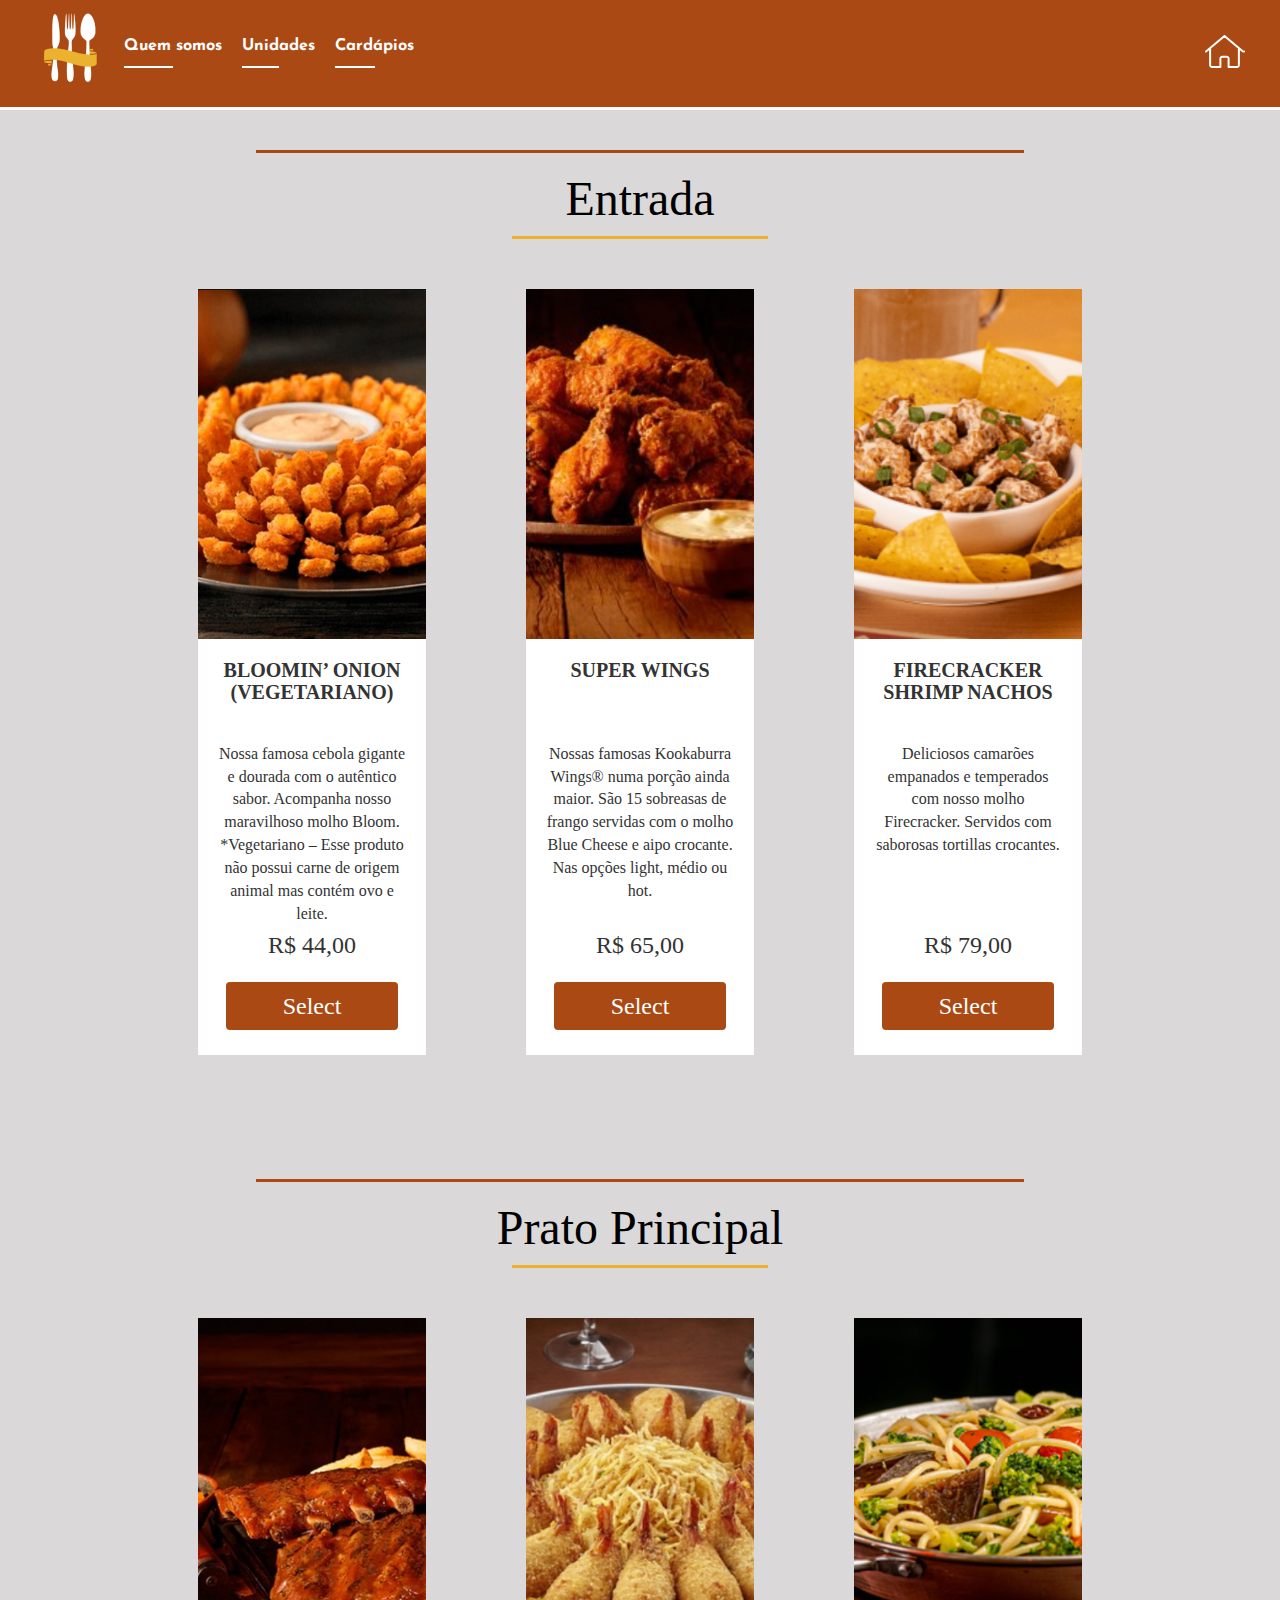
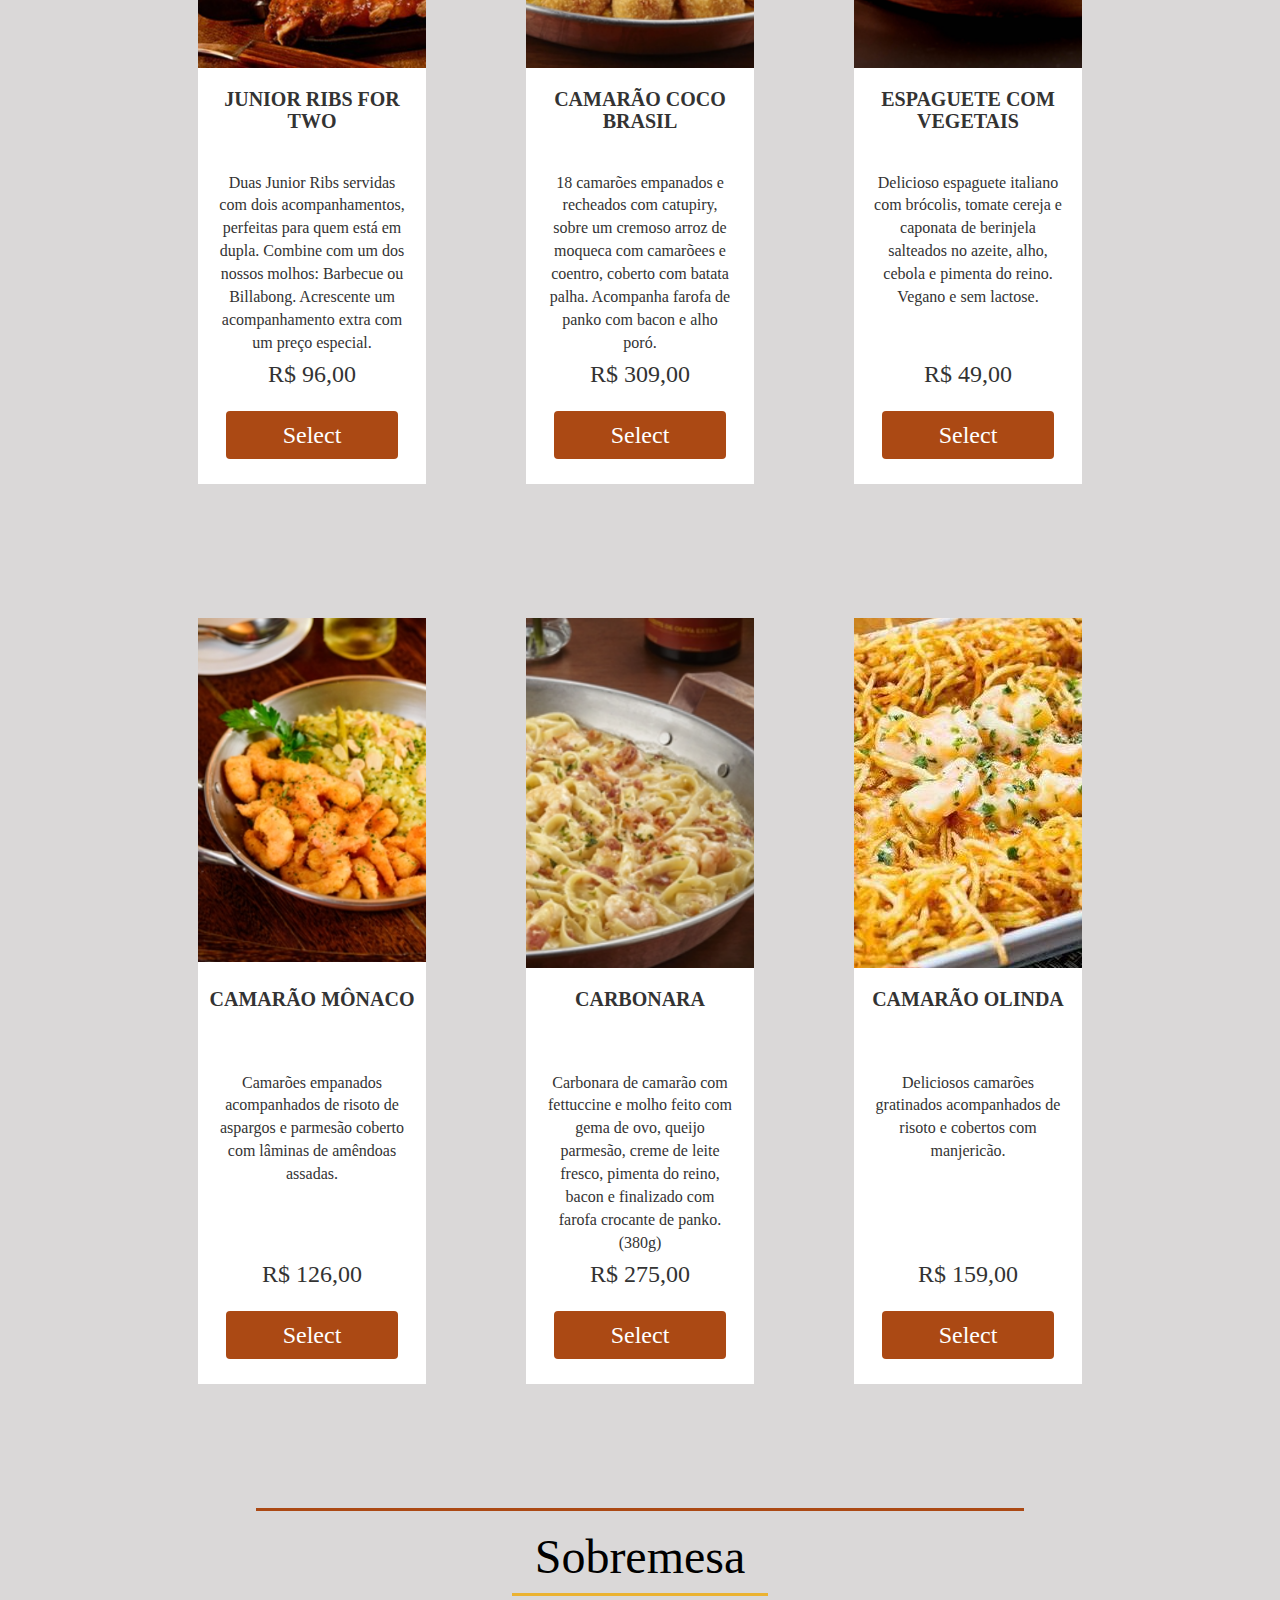
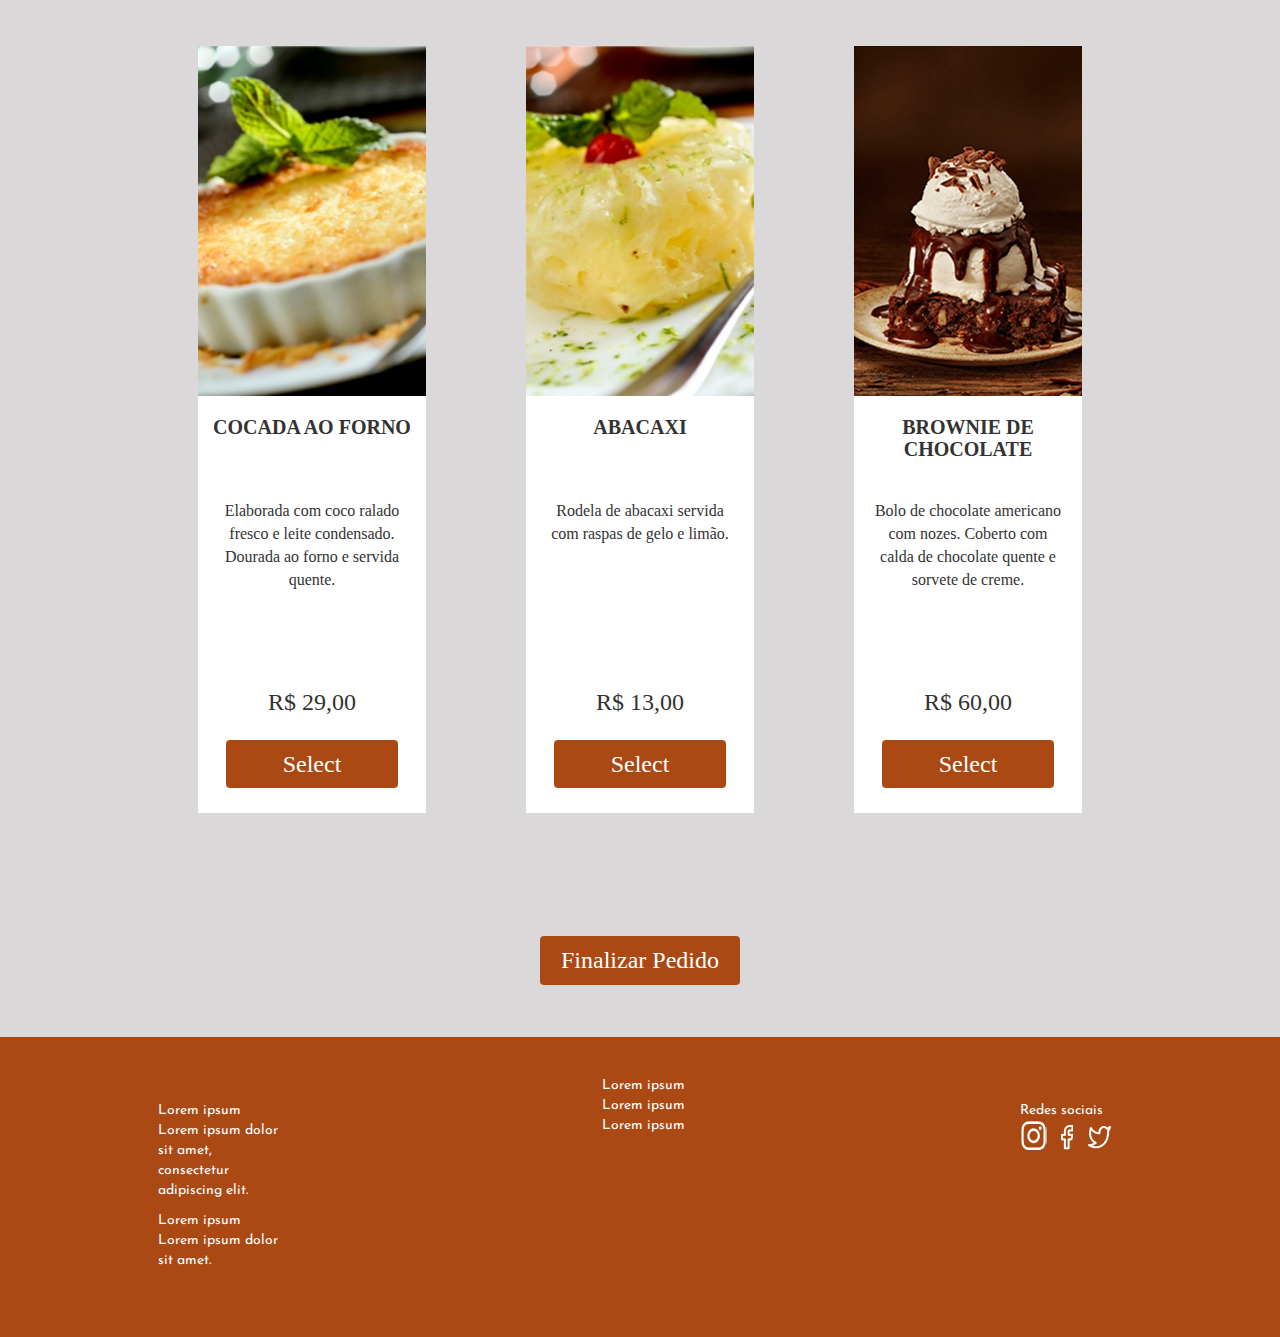
==== commit 5c6fa0d7: "Adding fav icon and correcting minor bug due to differenct var name." ====
--- a/menu.html
+++ b/menu.html
@@ -4,6 +4,7 @@
     <meta charset="UTF-8" />
     <meta name="viewport" content="width=device-width, initial-scale=1.0" />
     <title>Cardápio</title>
+    <link rel="shortcut icon" type="imagex/png" href="assets/img/index-img/logo.png">
     <!--Bootstrap-->
     <link
       rel="stylesheet"
@@ -100,7 +101,7 @@
               <p class="price_meal">R$ 79,00</p>
               <div class="choice">
                 <label
-                  ><input type="radio" name="entrada" value="firecracker" />
+                  ><input type="radio" name="entrada" value="nachos" />
                   <div class="btn button_select">
                     Select
                   </div>
--- a/style.css
+++ b/style.css
@@ -1,4 +1,11 @@
-/*index.html CSS*/
+/*constantes*/
+:root {
+    --light-orange: #ebb230;
+    --light-brown: #AB4914;
+    --light-grey: #dad8d8;
+}
+
+/*index.html*/
 
 body {
     text-align: center;
@@ -13,7 +20,7 @@
     margin-top: 50px;
 }
 
-/*header-index*/
+/*header*/
 
 header {
     position: fixed;
@@ -22,16 +29,16 @@
 }
 
 #container-menu,header ul{
-    background-color: #AB4914;
+    background-color: var(--light-brown);
     height:110px;
     border-bottom: 3px solid white;
     font-size: 16.258px;
 }
 
-header li{
+header li {
     list-style-type: none;
     float: left;
-    padding-right:20px;
+    padding-right: 20px;
 }
 
 header li a {
@@ -46,77 +53,81 @@
 
 a.logo{
     background-image: url(assets/img/index-img/logo.png);
-    display:block;
-    width:64px;
-    height:105px;
-    border-bottom: none;
-
+    width: 64px;
+    height: 105px;
 }
 
 header li a:hover {
-    color: #ebb230;
+    color: var(--light-orange);
     text-decoration: none;
 }
 
 a.header-menu-cart{
+    background-image:url(assets/img/index-img/vector.png);
     float:right;
     margin:35px;
-    background-image:url(assets/img/index-img/vector.png);
     height:33px;
     width:33px;
 }
 
 a.header-home {
+    background-image:url(assets/img/others/home.svg);
     float:right;
     margin:35px;
-    background-image:url(assets/img/others/home.svg);
     height:33px;
     width:40px;
 }
 
-li.header-menu{
+li.header-menu {
     margin-top:35px;
-    color:white;
-}
-li.header-menu a{
+}
+
+li.header-menu a {
     color:white;
     font-weight:bold;
 }
 
+/*header end*/
+
 /*main-index*/
+
 main{
+    background-image: url("https://images.unsplash.com/photo-1541140134513-85a161dc4a00?ixlib=rb-4.0.3&ixid=M3wxMjA3fDB8MHxwaG90by1wYWdlfHx8fGVufDB8fHx8fA%3D%3D&auto=format&fit=crop&w=1740&q=80");
     padding-top: 110px;
     padding-bottom: 1%;
-    background-image: url("https://images.unsplash.com/photo-1541140134513-85a161dc4a00?ixlib=rb-4.0.3&ixid=M3wxMjA3fDB8MHxwaG90by1wYWdlfHx8fGVufDB8fHx8fA%3D%3D&auto=format&fit=crop&w=1740&q=80");
     background-repeat: no-repeat;
     background-position: center;
     background-size: cover;
-    background-color: #dad8d8;
+    background-color: var(--light-grey);
     background-blend-mode: multiply;
     background-attachment: fixed;
 }
 
+/*banner*/
+
 div.img-villa-eleganza-main{
-   background-color: #AB4914;
+   background-color: var(--light-brown);
 }
 
 div.container-menu-flex img{
     width:300px;
 }
 
+/*menu cardápio*/
+
 .container-menu {
+    background-image: url("assets/img/index-img/yellow-splash.png");
     padding-top: 4%;
     padding-bottom: 4%;
-    background-image: url("assets/img/index-img/yellow-splash.png");
     background-position: center;
     background-size: 500px;
     background-repeat: no-repeat;
 }
 
 a.menu-link{
+    font-family: Britannic Bold;
     font-size:48px;
     color:black;
-    font-family: Britannic Bold;
     padding-bottom: 1.5%;
     border-bottom: 3px solid white;
 }
@@ -132,6 +143,8 @@
     padding-right: 30%;
     padding-left: 30%;
 }
+
+/*pratos*/
 
 a.appetizer-img{
     background-image: url(assets/img/appetizers/onion.png);
@@ -169,37 +182,40 @@
     margin-right: 40px;
 }
 
-
 div#container-aboutUs{
     width:60%;
     margin:10% auto;
 }
 
+/*quem somos*/
+
 div#container-aboutUs h1{
+    font-family: Britannic Bold;
+    color:black;
     text-align: left;
-    font-family: Britannic Bold;
     font-size: 64px;
+    padding-bottom: 1.5%;
+}
+
+div#container-aboutUs p {
     color:black;
-    padding-bottom: 1.5%;
-}
-
-div#container-aboutUs p{
     width:41%;
     font-size: 20px;
-    color:black;
     text-align: left;
 
 }
 
-div#container-aboutUs img{
-    height:600px;
+div#container-aboutUs img {
+    height: 600px;
     float: right;
     
 }
 
+/*footer-index*/
+
 footer#container-information-footer{
-    background-color: #AB4914;
-    height:300px;
+    background-color: var(--light-brown);
+    height: 300px;
     display: flex;
     justify-content: space-around;
     color:white;
@@ -210,12 +226,15 @@
     padding-top:5%;
     text-align: left;
 }
+
 footer#container-information-footer #villa-logo{
     padding-top:3%;
 }
+
 footer#container-information-footer #footer-links{
     padding-top:5%;
 }
+
 footer#container-information-footer .footer-link-insta{
     background-image: url(assets/img/index-img/insta.png);
     height:29px;
@@ -234,13 +253,17 @@
     width:25px;
     display: block;
 }
+
+
+/*----------------------------------------------------------*/
+
 /*menu.html CSS*/
 
 .titulo_cardapio, .titulo_tipo_refeicao {
+    font-family: Britannic Bold;
     margin-top: 20px;
-    font-family: Britannic Bold;
     font-size: 48px;
-    color: #000;
+    color: black;
 }
 
 .border-menu-top {
@@ -265,7 +288,7 @@
 }
 
 .border-menu {
-    border-bottom: 3px solid #ebb230;
+    border-bottom: 3px solid var(--light-orange);
     margin-right: 40%;
     margin-left: 40%;
 }
@@ -282,10 +305,10 @@
 }
 
 .description_meal {
+    font-family: Bodoni Moda;
     background-color: white;
     padding-top: 40px;
     height: 200px;
-    font-family: Bodoni Moda;
     font-size: 16px;
     font-weight: 400;
     padding-right: 20px;
@@ -294,28 +317,28 @@
 }
 
 h3.title_meal {
+    font-family: "Brittanic Bold";
     background-color: white;
     margin: 0 auto;
     padding-top: 20px;
-    font-family: "Brittanic Bold";
     font-weight: 800;
     font-size: 20px;
     height: 64px;
 }
 
 .price_meal {
+    font-family: Bodoni Moda;
     background-color: white;
     margin: 0;
     padding-top: 25px;
     font-size: 24px;
-    font-family: Bodoni Moda;
 }
 
 .button_select {
+    font-family: Britannic Bold;
+    background-color: var(--light-brown);
     color: white;
-    background-color: #ab4915;
     width: 172px;
-    font-family: Britannic Bold;
     font-size: 24px;
     margin-top: 20px;
     margin-bottom: 20px;
@@ -357,7 +380,9 @@
     outline: 3px solid black;
   }
 
-  /*response.html CSS*/
+ /*----------------------------------------------------------*/
+
+  /*response.html*/
 
   .return_to_home {
     margin-bottom: 40px;
@@ -377,8 +402,8 @@
   }
 
   .response_items {
+    font-family: Britannic Bold;
     color: black;
-    font-family: Britannic Bold;
     font-size: 48px;
   }
 
@@ -389,9 +414,9 @@
   }
 
 .splash-response {
+    background-image: url("assets/img/index-img/yellow-splash.png");
     padding-top: 4%;
     padding-bottom: 4%;
-    background-image: url("assets/img/index-img/yellow-splash.png");
     background-position: center;
     background-size: 500px;
 }
